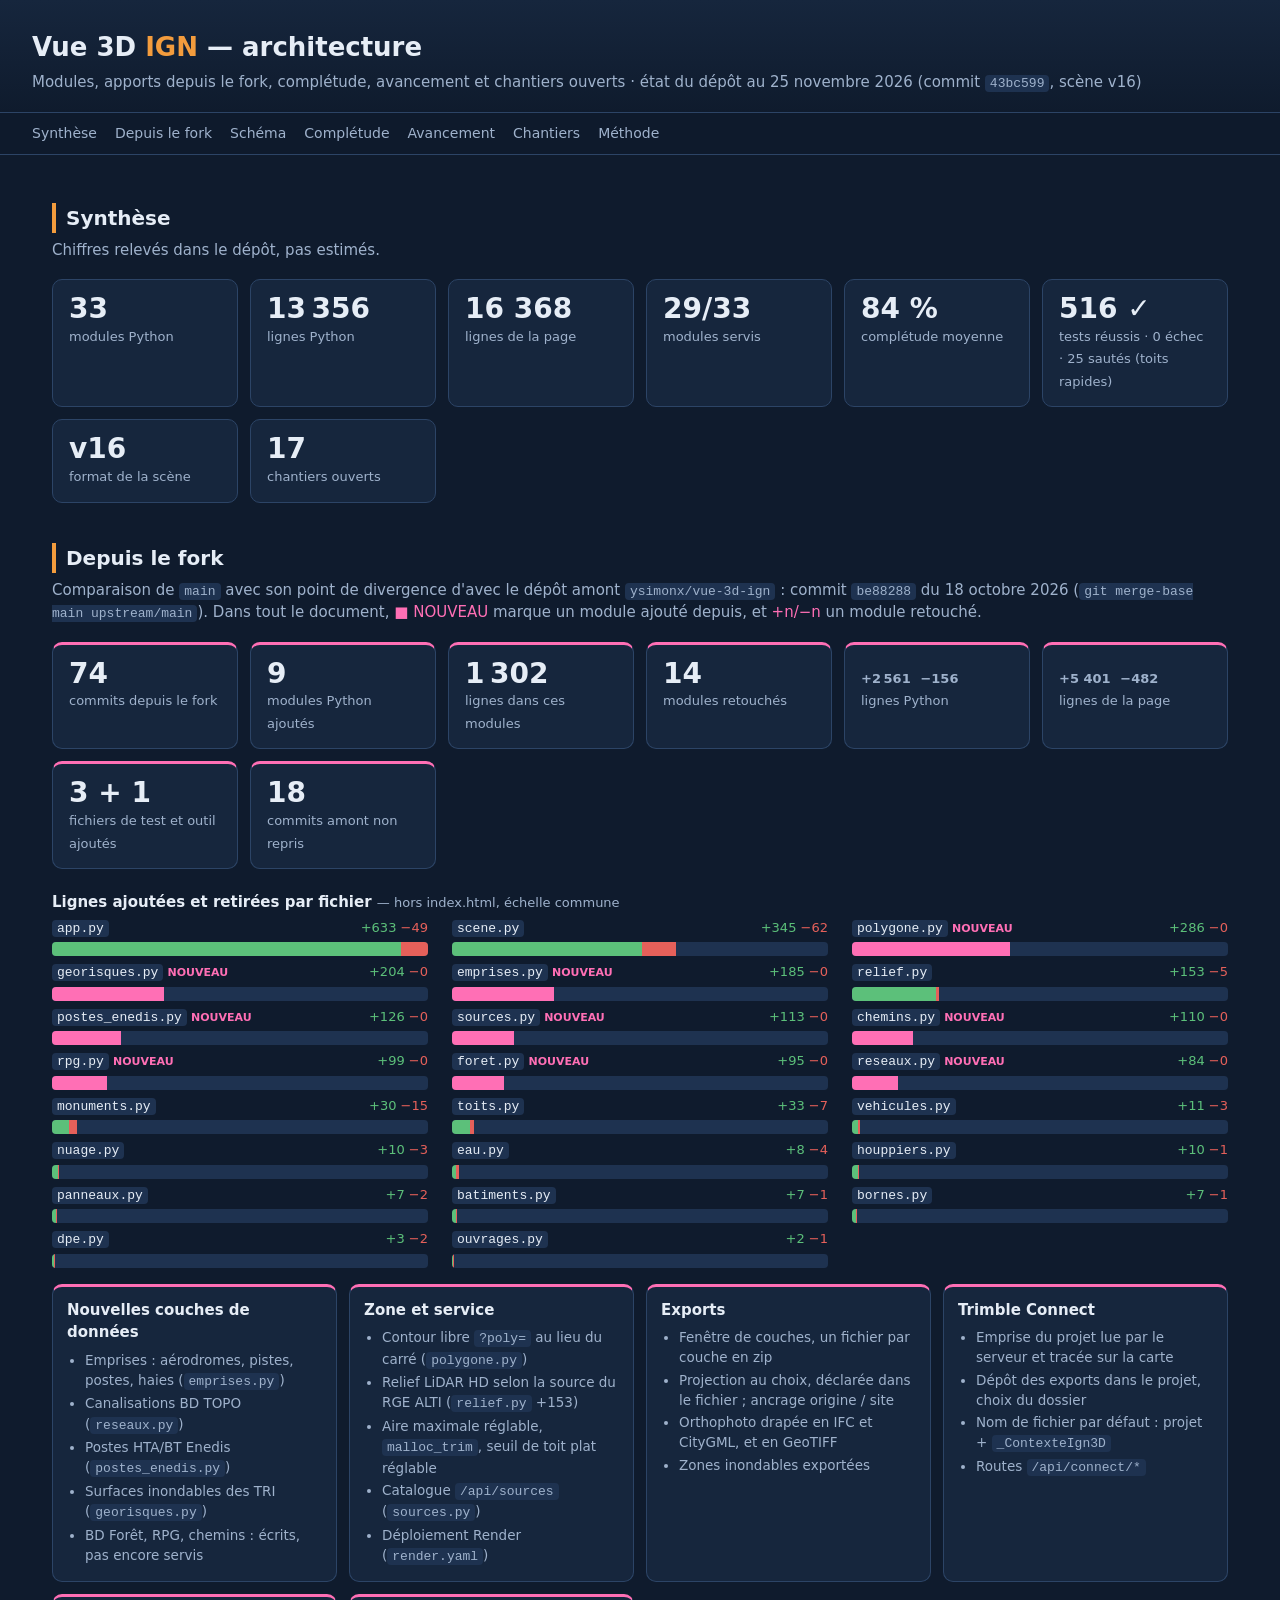
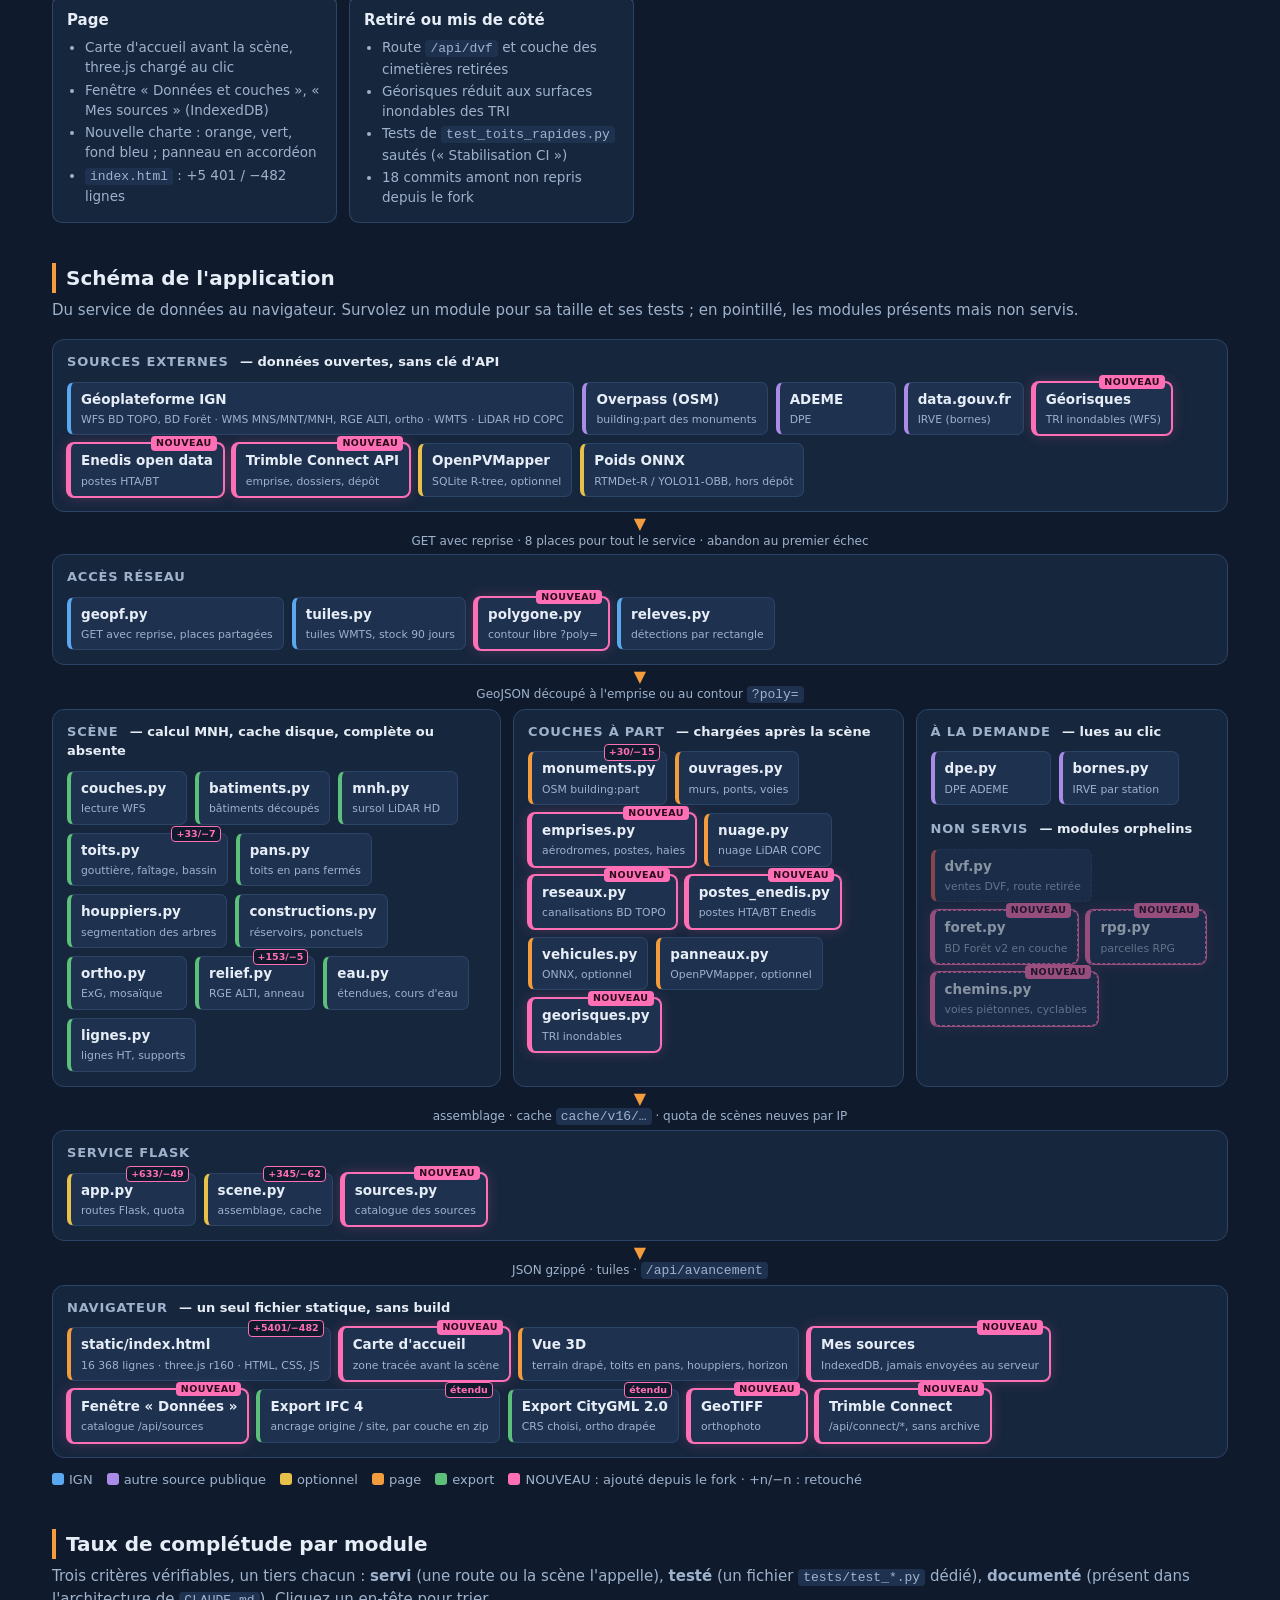
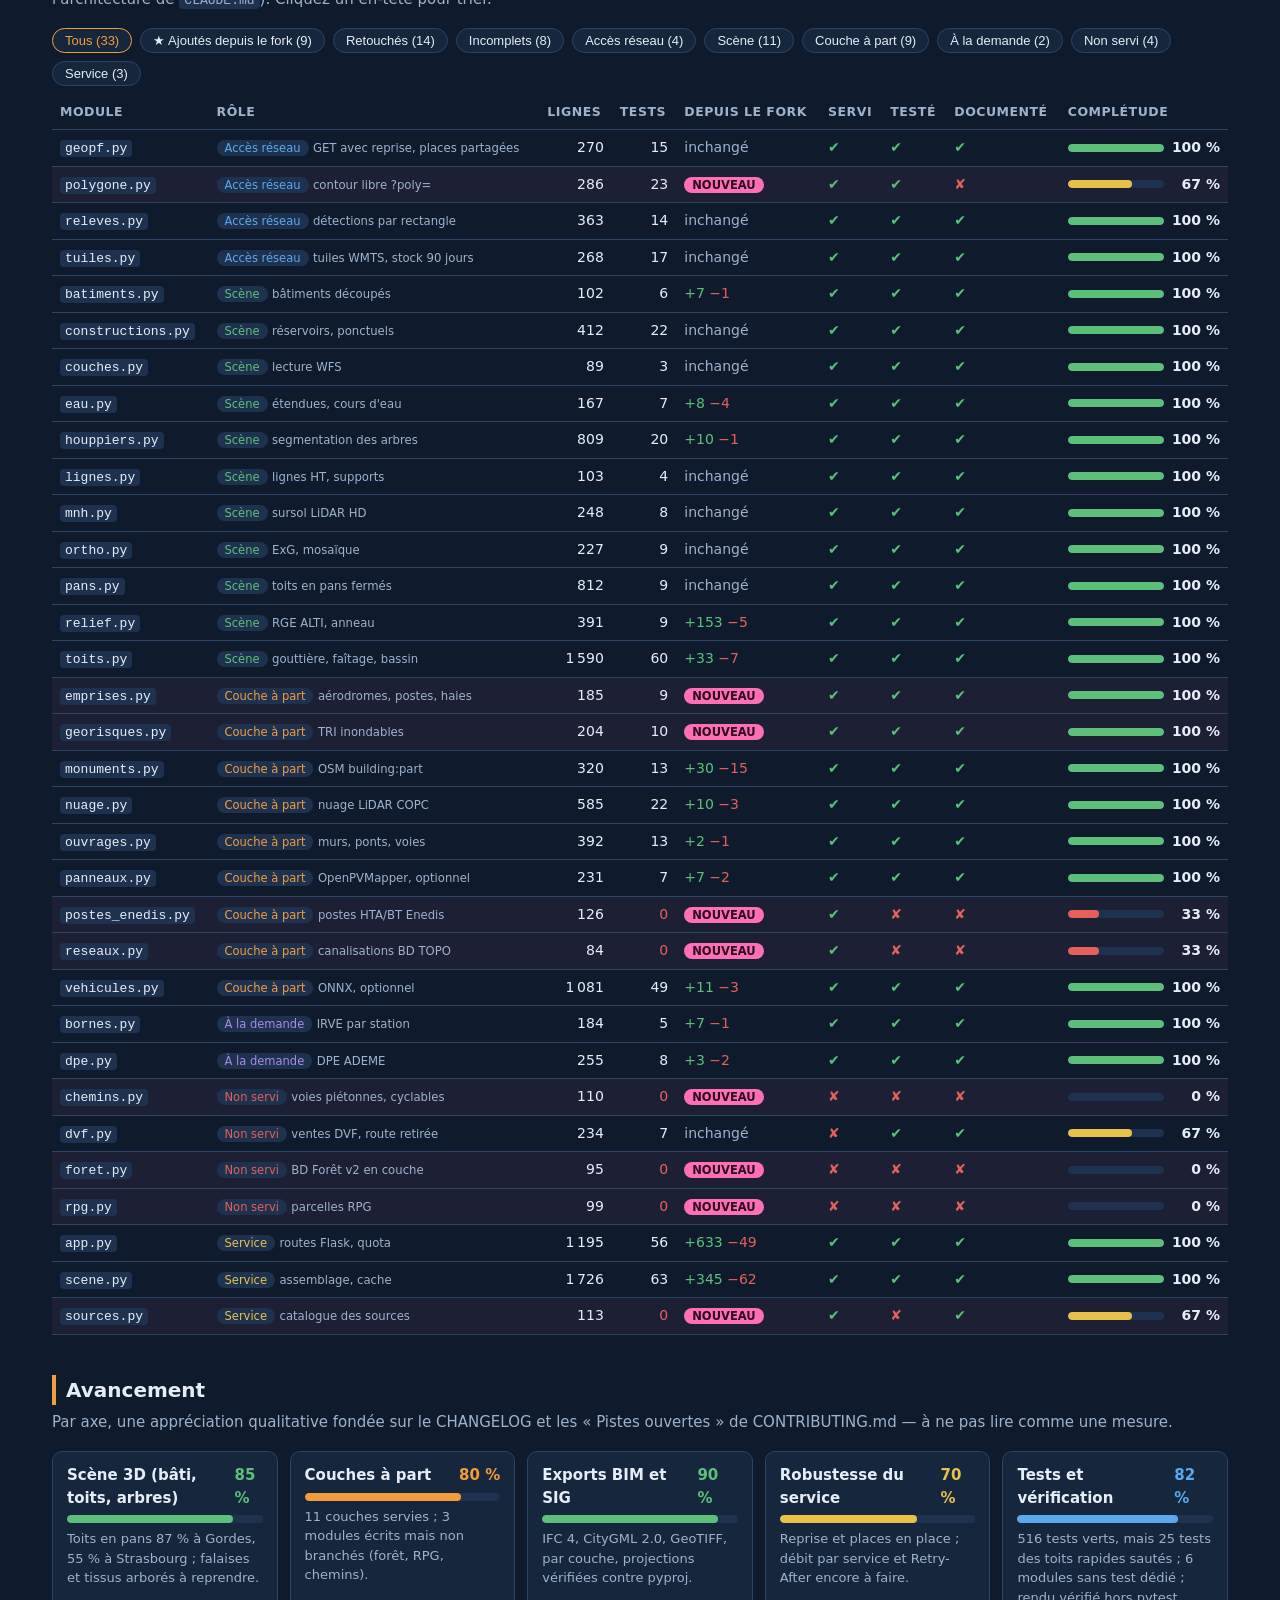
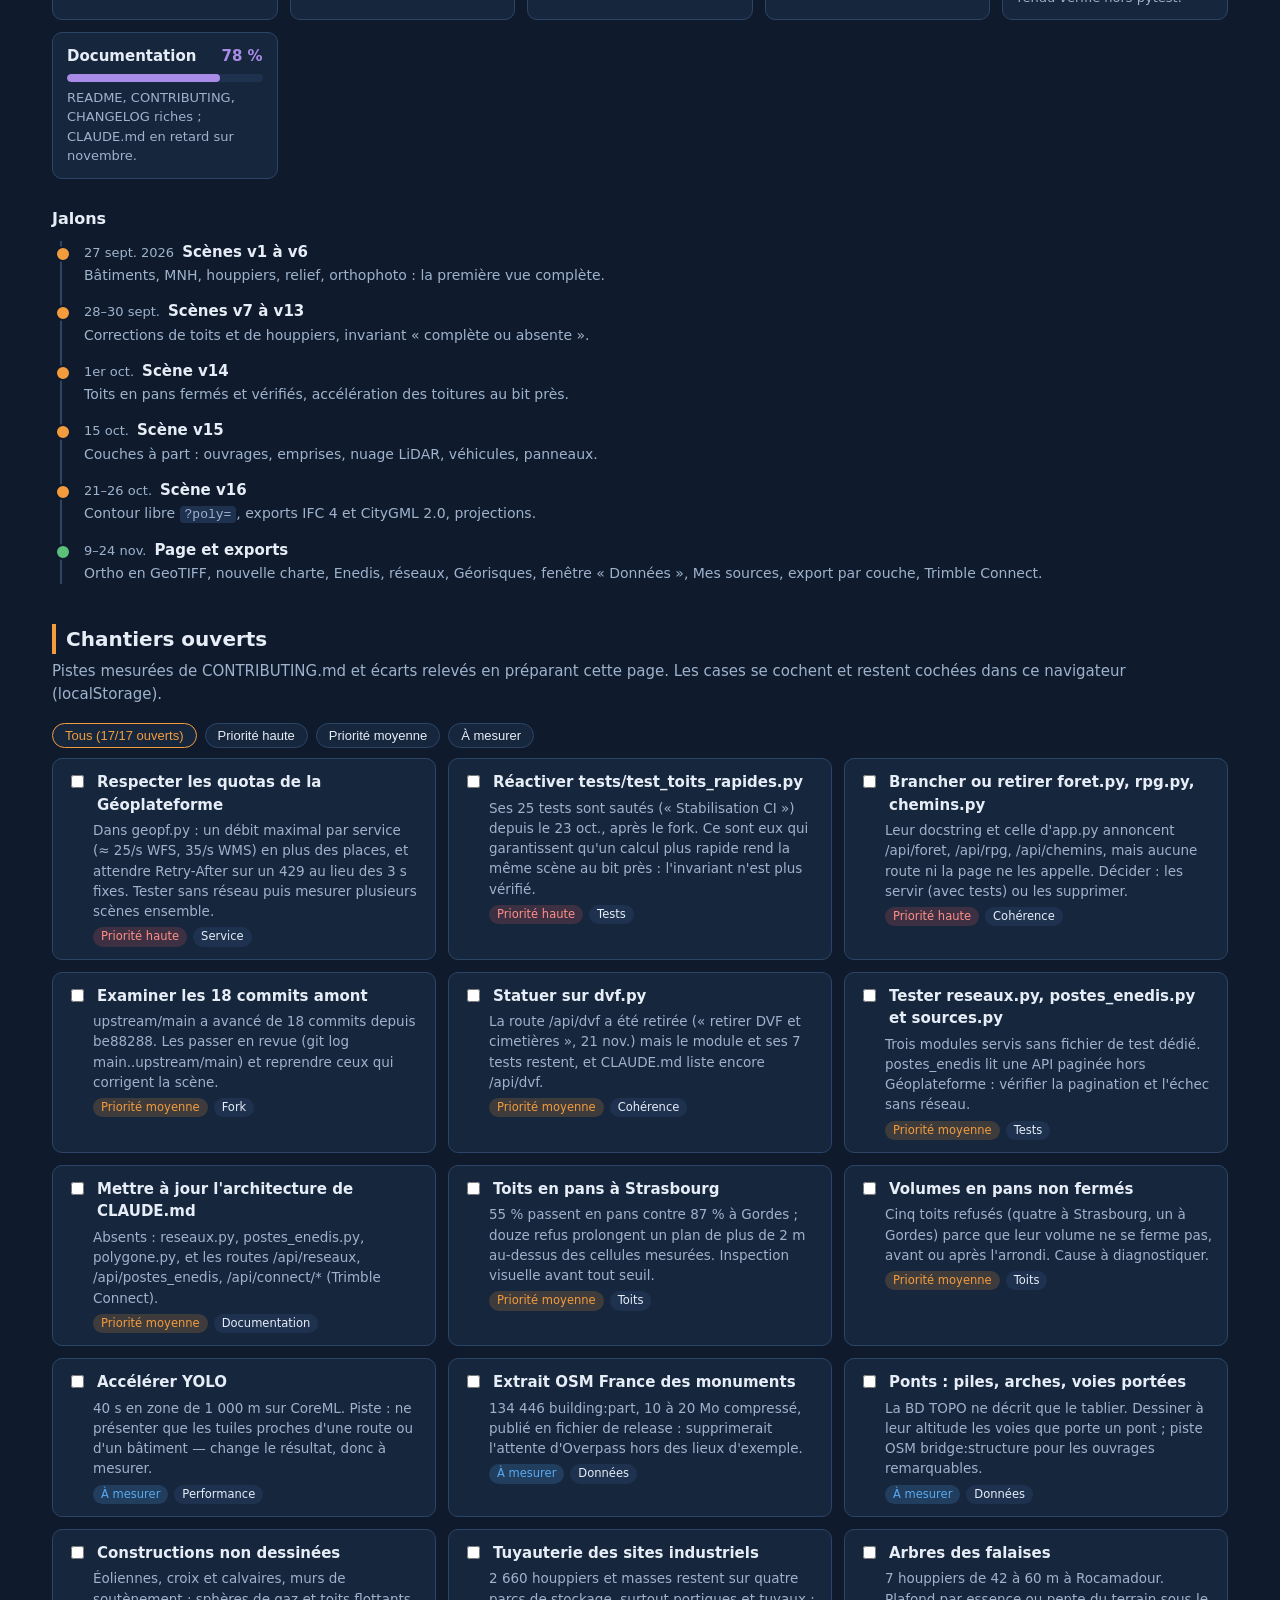
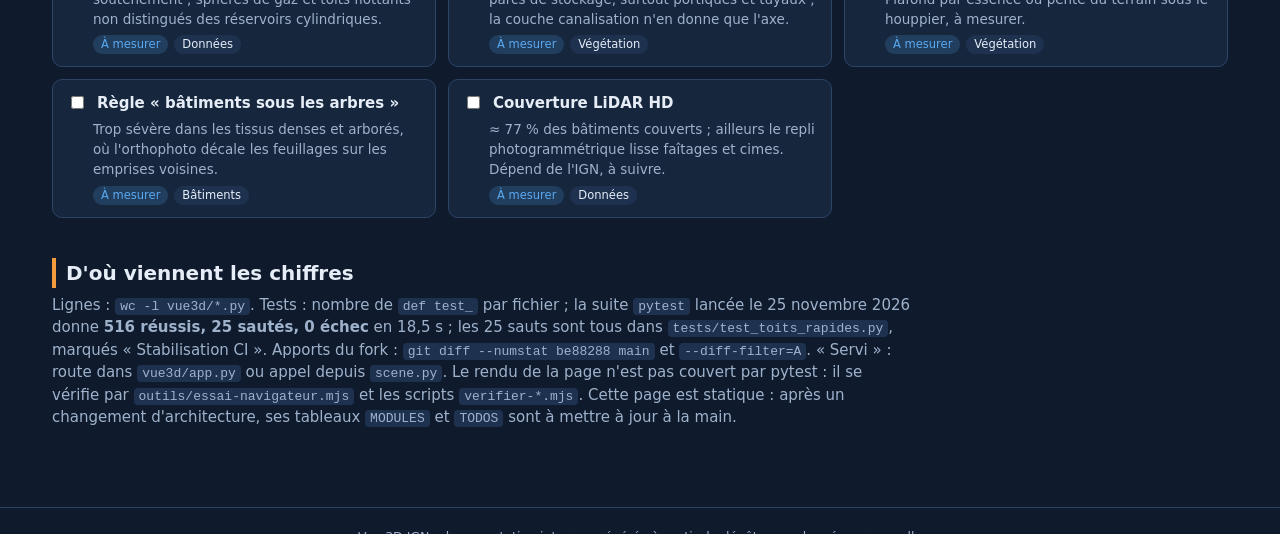
==== docs/architecture.html @ e2a5d1a7 "docs(architecture): page de l'architecture, de la complétude et des chantiers Une page HTML autonome" ====
<!doctype html>
<html lang="fr">
<head>
<meta charset="utf-8">
<meta name="viewport" content="width=device-width, initial-scale=1">
<title>Vue 3D IGN — architecture, complétude et chantiers</title>
<style>
  :root {
    --fond: #0f1b2d; --fond2: #16263d; --fond3: #1e3250; --trait: #2c4466;
    --texte: #e6edf6; --pale: #9fb2cc; --orange: #f39c3d; --vert: #5cc07a;
    --bleu: #5aa9f0; --rouge: #e5605a; --jaune: #e8c14a; --violet: #a98be8; --rose: #ff6fb5;
  }
  * { box-sizing: border-box; }
  body { margin: 0; background: var(--fond); color: var(--texte);
         font: 15px/1.5 system-ui, -apple-system, "Segoe UI", Roboto, sans-serif; }
  header { padding: 28px 32px 18px; border-bottom: 1px solid var(--trait);
           background: linear-gradient(180deg, var(--fond2), var(--fond)); }
  header h1 { margin: 0 0 4px; font-size: 26px; }
  header h1 span { color: var(--orange); }
  header p { margin: 0; color: var(--pale); }
  nav { display: flex; gap: 18px; padding: 10px 32px; position: sticky; top: 0; z-index: 5;
        background: rgba(15,27,45,.95); border-bottom: 1px solid var(--trait); }
  nav a { color: var(--pale); text-decoration: none; font-size: 14px; }
  nav a:hover { color: var(--orange); }
  main { max-width: 1240px; margin: 0 auto; padding: 8px 32px 60px; }
  h2 { margin: 40px 0 6px; font-size: 20px; border-left: 4px solid var(--orange); padding-left: 10px; }
  h2 + p.sous { margin: 0 0 18px; color: var(--pale); }
  code { background: var(--fond3); padding: 1px 5px; border-radius: 4px; font-size: 13px; }

  /* Indicateurs */
  .kpis { display: grid; grid-template-columns: repeat(auto-fit, minmax(170px, 1fr)); gap: 12px; }
  .kpi { background: var(--fond2); border: 1px solid var(--trait); border-radius: 10px; padding: 14px 16px; }
  .kpi b { display: block; font-size: 28px; line-height: 1.1; }
  .kpi span { color: var(--pale); font-size: 13px; }

  /* Schéma en couches */
  .etage { background: var(--fond2); border: 1px solid var(--trait); border-radius: 12px;
           padding: 12px 14px 14px; position: relative; }
  .etage > h3 { margin: 0 0 10px; font-size: 13px; letter-spacing: .06em; text-transform: uppercase; color: var(--pale); }
  .etage > h3 em { font-style: normal; color: var(--texte); text-transform: none; letter-spacing: 0; margin-left: 6px; }
  .boites { display: flex; flex-wrap: wrap; gap: 8px; }
  .boite { background: var(--fond3); border: 1px solid var(--trait); border-left: 4px solid var(--c, var(--bleu));
           border-radius: 7px; padding: 6px 10px; font-size: 13px; min-width: 120px; cursor: default; }
  .boite b { display: block; font-size: 13.5px; }
  .boite small { color: var(--pale); }
  .boite.off { opacity: .55; border-style: dashed; border-left-style: solid; }
  /* Apports depuis le fork */
  .boite { position: relative; }
  .boite.neuf { border-color: var(--rose); box-shadow: 0 0 0 1px var(--rose), 0 0 14px rgba(255,111,181,.25); }
  .boite.neuf::after { content: "NOUVEAU"; position: absolute; top: -8px; right: 6px; font-size: 9.5px;
                       font-weight: 700; letter-spacing: .05em; background: var(--rose); color: #2a0b1c;
                       padding: 0 5px; border-radius: 4px; }
  .boite.modif::after { content: attr(data-delta); position: absolute; top: -8px; right: 6px; font-size: 9.5px;
                        font-weight: 700; background: var(--fond); color: var(--rose); border: 1px solid var(--rose);
                        padding: 0 4px; border-radius: 4px; }
  .neuf-txt { color: var(--rose); }
  .fork-plus { color: var(--vert); } .fork-moins { color: var(--rouge); }
  .apports { display: grid; grid-template-columns: repeat(auto-fit, minmax(260px, 1fr)); gap: 12px; margin-top: 14px; }
  .apport { background: var(--fond2); border: 1px solid var(--trait); border-top: 3px solid var(--rose); border-radius: 10px; padding: 12px 14px; }
  .apport h4 { margin: 0 0 6px; font-size: 15px; }
  .apport ul { margin: 0; padding-left: 18px; color: var(--pale); font-size: 13.5px; }
  .apport li { margin: 2px 0; }
  .delta { display: flex; height: 14px; border-radius: 4px; overflow: hidden; background: var(--fond3); margin: 4px 0 2px; }
  .delta > div { height: 100%; }
  .fleche { text-align: center; color: var(--pale); font-size: 12px; margin: 4px 0; }
  .fleche::before { content: "▼"; display: block; color: var(--orange); font-size: 16px; line-height: 1; }
  .colonnes { display: grid; grid-template-columns: 1.15fr 1fr 0.8fr; gap: 12px; }
  @media (max-width: 900px) { .colonnes { grid-template-columns: 1fr; } }
  .legende { display: flex; flex-wrap: wrap; gap: 14px; margin-top: 12px; font-size: 13px; color: var(--pale); }
  .legende i { display: inline-block; width: 12px; height: 12px; border-radius: 3px; margin-right: 5px; vertical-align: -1px; }

  /* Tableau de complétude */
  .filtres { display: flex; gap: 8px; flex-wrap: wrap; margin-bottom: 10px; }
  .filtres button { background: var(--fond2); color: var(--texte); border: 1px solid var(--trait);
                    border-radius: 20px; padding: 4px 12px; cursor: pointer; font-size: 13px; }
  .filtres button.actif { border-color: var(--orange); color: var(--orange); }
  table { width: 100%; border-collapse: collapse; font-size: 14px; }
  th, td { padding: 7px 8px; border-bottom: 1px solid var(--trait); text-align: left; vertical-align: middle; }
  th { color: var(--pale); font-weight: 600; font-size: 12.5px; text-transform: uppercase; letter-spacing: .04em; cursor: pointer; user-select: none; }
  td.num { text-align: right; font-variant-numeric: tabular-nums; }
  .ok { color: var(--vert); } .ko { color: var(--rouge); } .mi { color: var(--jaune); }
  .barre { height: 8px; background: var(--fond3); border-radius: 5px; overflow: hidden; min-width: 90px; }
  .barre > div { height: 100%; border-radius: 5px; }
  .pastille { font-size: 11.5px; padding: 1px 8px; border-radius: 10px; background: var(--fond3); white-space: nowrap; }

  /* Avancement */
  .frise { position: relative; margin: 10px 0 0 8px; padding-left: 22px; border-left: 2px solid var(--trait); }
  .jalon { position: relative; margin-bottom: 14px; }
  .jalon::before { content: ""; position: absolute; left: -29px; top: 5px; width: 12px; height: 12px;
                   border-radius: 50%; background: var(--c, var(--orange)); border: 2px solid var(--fond); }
  .jalon time { color: var(--pale); font-size: 13px; margin-right: 8px; }
  .jalon b { color: var(--texte); }
  .jalon p { margin: 2px 0 0; color: var(--pale); font-size: 14px; }
  .chemin { display: grid; grid-template-columns: repeat(auto-fit, minmax(220px, 1fr)); gap: 12px; }
  .axe { background: var(--fond2); border: 1px solid var(--trait); border-radius: 10px; padding: 12px 14px; }
  .axe h4 { margin: 0 0 6px; font-size: 15px; display: flex; justify-content: space-between; }
  .axe p { margin: 6px 0 0; color: var(--pale); font-size: 13px; }

  /* Chantiers */
  .todos { display: grid; grid-template-columns: repeat(auto-fit, minmax(360px, 1fr)); gap: 12px; }
  .todo { background: var(--fond2); border: 1px solid var(--trait); border-radius: 10px; padding: 12px 14px; }
  .todo label { display: flex; gap: 10px; align-items: flex-start; cursor: pointer; }
  .todo input { margin-top: 4px; accent-color: var(--vert); }
  .todo.fait { opacity: .5; } .todo.fait .titre { text-decoration: line-through; }
  .todo .titre { font-weight: 600; }
  .todo p { margin: 4px 0 0 26px; color: var(--pale); font-size: 13.5px; }
  .todo .etiq { margin: 6px 0 0 26px; display: flex; gap: 6px; flex-wrap: wrap; }
  .p1 { background: rgba(229,96,90,.18); color: #ff8f88; }
  .p2 { background: rgba(243,156,61,.18); color: var(--orange); }
  .p3 { background: rgba(90,169,240,.18); color: var(--bleu); }
  footer { color: var(--pale); font-size: 12.5px; text-align: center; padding: 20px; border-top: 1px solid var(--trait); }
</style>
</head>
<body>
<header>
  <h1>Vue 3D <span>IGN</span> — architecture</h1>
  <p>Modules, apports depuis le fork, complétude, avancement et chantiers ouverts · état du dépôt au 25 novembre 2026 (commit <code>43bc599</code>, scène v16)</p>
</header>
<nav>
  <a href="#synthese">Synthèse</a><a href="#fork">Depuis le fork</a><a href="#schema">Schéma</a><a href="#completude">Complétude</a>
  <a href="#avancement">Avancement</a><a href="#todos">Chantiers</a><a href="#methode">Méthode</a>
</nav>
<main>

<!-- ───────────────────────── Synthèse ───────────────────────── -->
<h2 id="synthese">Synthèse</h2>
<p class="sous">Chiffres relevés dans le dépôt, pas estimés.</p>
<div class="kpis" id="kpis"></div>

<!-- ───────────────────────── Depuis le fork ───────────────────────── -->
<h2 id="fork">Depuis le fork</h2>
<p class="sous">Comparaison de <code>main</code> avec son point de divergence d'avec le dépôt amont
  <code>ysimonx/vue-3d-ign</code> : commit <code>be88288</code> du 18 octobre 2026 (<code>git merge-base main upstream/main</code>).
  Dans tout le document, <span class="neuf-txt">■ NOUVEAU</span> marque un module ajouté depuis, et <span class="neuf-txt">+n/−n</span> un module retouché.</p>
<div class="kpis" id="kpis-fork"></div>
<h3 style="margin:22px 0 4px;font-size:15px">Lignes ajoutées et retirées par fichier <span style="color:var(--pale);font-weight:400;font-size:13px">— hors index.html, échelle commune</span></h3>
<div id="deltas" style="display:grid;grid-template-columns:repeat(auto-fit,minmax(280px,1fr));gap:4px 24px;font-size:13px"></div>
<div class="apports">
  <div class="apport"><h4>Nouvelles couches de données</h4><ul>
    <li>Emprises : aérodromes, pistes, postes, haies (<code>emprises.py</code>)</li>
    <li>Canalisations BD TOPO (<code>reseaux.py</code>)</li>
    <li>Postes HTA/BT Enedis (<code>postes_enedis.py</code>)</li>
    <li>Surfaces inondables des TRI (<code>georisques.py</code>)</li>
    <li>BD Forêt, RPG, chemins : écrits, pas encore servis</li></ul></div>
  <div class="apport"><h4>Zone et service</h4><ul>
    <li>Contour libre <code>?poly=</code> au lieu du carré (<code>polygone.py</code>)</li>
    <li>Relief LiDAR HD selon la source du RGE ALTI (<code>relief.py</code> +153)</li>
    <li>Aire maximale réglable, <code>malloc_trim</code>, seuil de toit plat réglable</li>
    <li>Catalogue <code>/api/sources</code> (<code>sources.py</code>)</li>
    <li>Déploiement Render (<code>render.yaml</code>)</li></ul></div>
  <div class="apport"><h4>Exports</h4><ul>
    <li>Fenêtre de couches, un fichier par couche en zip</li>
    <li>Projection au choix, déclarée dans le fichier ; ancrage origine / site</li>
    <li>Orthophoto drapée en IFC et CityGML, et en GeoTIFF</li>
    <li>Zones inondables exportées</li></ul></div>
  <div class="apport"><h4>Trimble Connect</h4><ul>
    <li>Emprise du projet lue par le serveur et tracée sur la carte</li>
    <li>Dépôt des exports dans le projet, choix du dossier</li>
    <li>Nom de fichier par défaut : projet + <code>_ContexteIgn3D</code></li>
    <li>Routes <code>/api/connect/*</code></li></ul></div>
  <div class="apport"><h4>Page</h4><ul>
    <li>Carte d'accueil avant la scène, three.js chargé au clic</li>
    <li>Fenêtre « Données et couches », « Mes sources » (IndexedDB)</li>
    <li>Nouvelle charte : orange, vert, fond bleu ; panneau en accordéon</li>
    <li><code>index.html</code> : +5 401 / −482 lignes</li></ul></div>
  <div class="apport"><h4>Retiré ou mis de côté</h4><ul>
    <li>Route <code>/api/dvf</code> et couche des cimetières retirées</li>
    <li>Géorisques réduit aux surfaces inondables des TRI</li>
    <li>Tests de <code>test_toits_rapides.py</code> sautés (« Stabilisation CI »)</li>
    <li>18 commits amont non repris depuis le fork</li></ul></div>
</div>

<!-- ───────────────────────── Schéma ───────────────────────── -->
<h2 id="schema">Schéma de l'application</h2>
<p class="sous">Du service de données au navigateur. Survolez un module pour sa taille et ses tests ; en pointillé, les modules présents mais non servis.</p>

<div class="etage">
  <h3>Sources externes <em>— données ouvertes, sans clé d'API</em></h3>
  <div class="boites">
    <div class="boite" style="--c:var(--bleu)"><b>Géoplateforme IGN</b><small>WFS BD TOPO, BD Forêt · WMS MNS/MNT/MNH, RGE ALTI, ortho · WMTS · LiDAR HD COPC</small></div>
    <div class="boite" style="--c:var(--violet)"><b>Overpass (OSM)</b><small>building:part des monuments</small></div>
    <div class="boite" style="--c:var(--violet)"><b>ADEME</b><small>DPE</small></div>
    <div class="boite" style="--c:var(--violet)"><b>data.gouv.fr</b><small>IRVE (bornes)</small></div>
    <div class="boite neuf" style="--c:var(--violet)"><b>Géorisques</b><small>TRI inondables (WFS)</small></div>
    <div class="boite neuf" style="--c:var(--violet)"><b>Enedis open data</b><small>postes HTA/BT</small></div>
    <div class="boite neuf" style="--c:var(--violet)"><b>Trimble Connect API</b><small>emprise, dossiers, dépôt</small></div>
    <div class="boite" style="--c:var(--jaune)"><b>OpenPVMapper</b><small>SQLite R-tree, optionnel</small></div>
    <div class="boite" style="--c:var(--jaune)"><b>Poids ONNX</b><small>RTMDet-R / YOLO11-OBB, hors dépôt</small></div>
  </div>
</div>
<div class="fleche">GET avec reprise · 8 places pour tout le service · abandon au premier échec</div>
<div class="etage">
  <h3>Accès réseau</h3>
  <div class="boites" data-groupe="acces"></div>
</div>
<div class="fleche">GeoJSON découpé à l'emprise ou au contour <code>?poly=</code></div>

<div class="colonnes">
  <div class="etage">
    <h3>Scène <em>— calcul MNH, cache disque, complète ou absente</em></h3>
    <div class="boites" data-groupe="scene"></div>
  </div>
  <div class="etage">
    <h3>Couches à part <em>— chargées après la scène</em></h3>
    <div class="boites" data-groupe="couche"></div>
  </div>
  <div class="etage">
    <h3>À la demande <em>— lues au clic</em></h3>
    <div class="boites" data-groupe="clic"></div>
    <h3 style="margin-top:14px">Non servis <em>— modules orphelins</em></h3>
    <div class="boites" data-groupe="orphelin"></div>
  </div>
</div>
<div class="fleche">assemblage · cache <code>cache/v16/…</code> · quota de scènes neuves par IP</div>
<div class="etage">
  <h3>Service Flask</h3>
  <div class="boites" data-groupe="service"></div>
</div>
<div class="fleche">JSON gzippé · tuiles · <code>/api/avancement</code></div>
<div class="etage">
  <h3>Navigateur <em>— un seul fichier statique, sans build</em></h3>
  <div class="boites">
    <div class="boite modif" data-delta="+5401/−482" style="--c:var(--orange)"><b>static/index.html</b><small>16 368 lignes · three.js r160 · HTML, CSS, JS</small></div>
    <div class="boite neuf" style="--c:var(--orange)"><b>Carte d'accueil</b><small>zone tracée avant la scène</small></div>
    <div class="boite" style="--c:var(--orange)"><b>Vue 3D</b><small>terrain drapé, toits en pans, houppiers, horizon</small></div>
    <div class="boite neuf" style="--c:var(--orange)"><b>Mes sources</b><small>IndexedDB, jamais envoyées au serveur</small></div>
    <div class="boite neuf" style="--c:var(--orange)"><b>Fenêtre « Données »</b><small>catalogue /api/sources</small></div>
    <div class="boite modif" data-delta="étendu" style="--c:var(--vert)"><b>Export IFC 4</b><small>ancrage origine / site, par couche en zip</small></div>
    <div class="boite modif" data-delta="étendu" style="--c:var(--vert)"><b>Export CityGML 2.0</b><small>CRS choisi, ortho drapée</small></div>
    <div class="boite neuf" style="--c:var(--vert)"><b>GeoTIFF</b><small>orthophoto</small></div>
    <div class="boite neuf" style="--c:var(--vert)"><b>Trimble Connect</b><small>/api/connect/*, sans archive</small></div>
  </div>
</div>
<div class="legende">
  <span><i style="background:var(--bleu)"></i>IGN</span>
  <span><i style="background:var(--violet)"></i>autre source publique</span>
  <span><i style="background:var(--jaune)"></i>optionnel</span>
  <span><i style="background:var(--orange)"></i>page</span>
  <span><i style="background:var(--vert)"></i>export</span>
  <span><i style="background:var(--rose)"></i>NOUVEAU : ajouté depuis le fork · +n/−n : retouché</span>
</div>

<!-- ───────────────────────── Complétude ───────────────────────── -->
<h2 id="completude">Taux de complétude par module</h2>
<p class="sous">Trois critères vérifiables, un tiers chacun : <b>servi</b> (une route ou la scène l'appelle), <b>testé</b> (un fichier <code>tests/test_*.py</code> dédié), <b>documenté</b> (présent dans l'architecture de <code>CLAUDE.md</code>). Cliquez un en-tête pour trier.</p>
<div class="filtres" id="filtres"></div>
<table id="table">
  <thead><tr>
    <th data-cle="nom">Module</th><th data-cle="groupe">Rôle</th><th data-cle="lignes" class="num">Lignes</th>
    <th data-cle="tests" class="num">Tests</th><th data-cle="forkTri">Depuis le fork</th><th>Servi</th><th>Testé</th><th>Documenté</th><th data-cle="score">Complétude</th>
  </tr></thead>
  <tbody></tbody>
</table>

<!-- ───────────────────────── Avancement ───────────────────────── -->
<h2 id="avancement">Avancement</h2>
<p class="sous">Par axe, une appréciation qualitative fondée sur le CHANGELOG et les « Pistes ouvertes » de CONTRIBUTING.md — à ne pas lire comme une mesure.</p>
<div class="chemin" id="axes"></div>

<h3 style="margin:28px 0 8px;font-size:16px">Jalons</h3>
<div class="frise">
  <div class="jalon"><time>27 sept. 2026</time><b>Scènes v1 à v6</b><p>Bâtiments, MNH, houppiers, relief, orthophoto : la première vue complète.</p></div>
  <div class="jalon"><time>28–30 sept.</time><b>Scènes v7 à v13</b><p>Corrections de toits et de houppiers, invariant « complète ou absente ».</p></div>
  <div class="jalon"><time>1er oct.</time><b>Scène v14</b><p>Toits en pans fermés et vérifiés, accélération des toitures au bit près.</p></div>
  <div class="jalon"><time>15 oct.</time><b>Scène v15</b><p>Couches à part : ouvrages, emprises, nuage LiDAR, véhicules, panneaux.</p></div>
  <div class="jalon"><time>21–26 oct.</time><b>Scène v16</b><p>Contour libre <code>?poly=</code>, exports IFC 4 et CityGML 2.0, projections.</p></div>
  <div class="jalon" style="--c:var(--vert)"><time>9–24 nov.</time><b>Page et exports</b><p>Ortho en GeoTIFF, nouvelle charte, Enedis, réseaux, Géorisques, fenêtre « Données », Mes sources, export par couche, Trimble Connect.</p></div>
</div>

<!-- ───────────────────────── Chantiers ───────────────────────── -->
<h2 id="todos">Chantiers ouverts</h2>
<p class="sous">Pistes mesurées de CONTRIBUTING.md et écarts relevés en préparant cette page. Les cases se cochent et restent cochées dans ce navigateur (localStorage).</p>
<div class="filtres" id="filtres-todo"></div>
<div class="todos" id="liste-todos"></div>

<!-- ───────────────────────── Méthode ───────────────────────── -->
<h2 id="methode">D'où viennent les chiffres</h2>
<p class="sous" style="max-width:860px">
  Lignes : <code>wc -l vue3d/*.py</code>. Tests : nombre de <code>def test_</code> par fichier ; la suite
  <code>pytest</code> lancée le 25 novembre 2026 donne <b>516 réussis, 25 sautés, 0 échec</b> en 18,5 s ; les 25 sauts
  sont tous dans <code>tests/test_toits_rapides.py</code>, marqués « Stabilisation CI ». Apports du fork :
  <code>git diff --numstat be88288 main</code> et <code>--diff-filter=A</code>. « Servi » : route dans <code>vue3d/app.py</code> ou appel depuis
  <code>scene.py</code>. Le rendu de la page n'est pas couvert par pytest : il se vérifie par
  <code>outils/essai-navigateur.mjs</code> et les scripts <code>verifier-*.mjs</code>. Cette page est statique :
  après un changement d'architecture, ses tableaux <code>MODULES</code> et <code>TODOS</code> sont à mettre à jour à la main.
</p>
</main>
<footer>Vue 3D IGN · documentation interne · générée à partir du dépôt, sans donnée personnelle</footer>

<script>
// groupe : acces | scene | couche | clic | orphelin | service
// servi / doc : true, false ; tests : nombre de def test_ du fichier dédié (0 = aucun)
const MODULES = [
  { nom: 'geopf.py',        groupe: 'acces',   lignes: 270,  tests: 15, servi: true,  doc: true,  role: 'GET avec reprise, places partagées' },
  { nom: 'tuiles.py',       groupe: 'acces',   lignes: 268,  tests: 17, servi: true,  doc: true,  role: 'tuiles WMTS, stock 90 jours' },
  { nom: 'polygone.py',     groupe: 'acces',   lignes: 286,  tests: 23, servi: true,  doc: false, role: 'contour libre ?poly=' },
  { nom: 'releves.py',      groupe: 'acces',   lignes: 363,  tests: 14, servi: true,  doc: true,  role: 'détections par rectangle' },

  { nom: 'couches.py',      groupe: 'scene',   lignes: 89,   tests: 3,  servi: true,  doc: true,  role: 'lecture WFS' },
  { nom: 'batiments.py',    groupe: 'scene',   lignes: 102,  tests: 6,  servi: true,  doc: true,  role: 'bâtiments découpés' },
  { nom: 'mnh.py',          groupe: 'scene',   lignes: 248,  tests: 8,  servi: true,  doc: true,  role: 'sursol LiDAR HD' },
  { nom: 'toits.py',        groupe: 'scene',   lignes: 1590, tests: 60, servi: true,  doc: true,  role: 'gouttière, faîtage, bassin' },
  { nom: 'pans.py',         groupe: 'scene',   lignes: 812,  tests: 9,  servi: true,  doc: true,  role: 'toits en pans fermés' },
  { nom: 'houppiers.py',    groupe: 'scene',   lignes: 809,  tests: 20, servi: true,  doc: true,  role: 'segmentation des arbres' },
  { nom: 'constructions.py',groupe: 'scene',   lignes: 412,  tests: 22, servi: true,  doc: true,  role: 'réservoirs, ponctuels' },
  { nom: 'ortho.py',        groupe: 'scene',   lignes: 227,  tests: 9,  servi: true,  doc: true,  role: 'ExG, mosaïque' },
  { nom: 'relief.py',       groupe: 'scene',   lignes: 391,  tests: 9,  servi: true,  doc: true,  role: 'RGE ALTI, anneau' },
  { nom: 'eau.py',          groupe: 'scene',   lignes: 167,  tests: 7,  servi: true,  doc: true,  role: 'étendues, cours d\'eau' },
  { nom: 'lignes.py',       groupe: 'scene',   lignes: 103,  tests: 4,  servi: true,  doc: true,  role: 'lignes HT, supports' },

  { nom: 'monuments.py',    groupe: 'couche',  lignes: 320,  tests: 13, servi: true,  doc: true,  role: 'OSM building:part' },
  { nom: 'ouvrages.py',     groupe: 'couche',  lignes: 392,  tests: 13, servi: true,  doc: true,  role: 'murs, ponts, voies' },
  { nom: 'emprises.py',     groupe: 'couche',  lignes: 185,  tests: 9,  servi: true,  doc: true,  role: 'aérodromes, postes, haies' },
  { nom: 'nuage.py',        groupe: 'couche',  lignes: 585,  tests: 22, servi: true,  doc: true,  role: 'nuage LiDAR COPC' },
  { nom: 'reseaux.py',      groupe: 'couche',  lignes: 84,   tests: 0,  servi: true,  doc: false, role: 'canalisations BD TOPO' },
  { nom: 'postes_enedis.py',groupe: 'couche',  lignes: 126,  tests: 0,  servi: true,  doc: false, role: 'postes HTA/BT Enedis' },
  { nom: 'vehicules.py',    groupe: 'couche',  lignes: 1081, tests: 49, servi: true,  doc: true,  role: 'ONNX, optionnel' },
  { nom: 'panneaux.py',     groupe: 'couche',  lignes: 231,  tests: 7,  servi: true,  doc: true,  role: 'OpenPVMapper, optionnel' },
  { nom: 'georisques.py',   groupe: 'couche',  lignes: 204,  tests: 10, servi: true,  doc: true,  role: 'TRI inondables' },

  { nom: 'dpe.py',          groupe: 'clic',    lignes: 255,  tests: 8,  servi: true,  doc: true,  role: 'DPE ADEME' },
  { nom: 'bornes.py',       groupe: 'clic',    lignes: 184,  tests: 5,  servi: true,  doc: true,  role: 'IRVE par station' },

  { nom: 'dvf.py',          groupe: 'orphelin',lignes: 234,  tests: 7,  servi: false, doc: true,  role: 'ventes DVF, route retirée' },
  { nom: 'foret.py',        groupe: 'orphelin',lignes: 95,   tests: 0,  servi: false, doc: false, role: 'BD Forêt v2 en couche' },
  { nom: 'rpg.py',          groupe: 'orphelin',lignes: 99,   tests: 0,  servi: false, doc: false, role: 'parcelles RPG' },
  { nom: 'chemins.py',      groupe: 'orphelin',lignes: 110,  tests: 0,  servi: false, doc: false, role: 'voies piétonnes, cyclables' },

  { nom: 'app.py',          groupe: 'service', lignes: 1195, tests: 56, servi: true,  doc: true,  role: 'routes Flask, quota' },
  { nom: 'scene.py',        groupe: 'service', lignes: 1726, tests: 63, servi: true,  doc: true,  role: 'assemblage, cache' },
  { nom: 'sources.py',      groupe: 'service', lignes: 113,  tests: 0,  servi: true,  doc: true,  role: 'catalogue des sources' },
];

// git diff --numstat be88288 main -- vue3d : [lignes ajoutées, lignes retirées].
// Absent = inchangé depuis le fork. NOUVEAUX = fichiers créés depuis (--diff-filter=A).
const FORK = {
  'app.py': [633, 49], 'batiments.py': [7, 1], 'bornes.py': [7, 1], 'chemins.py': [110, 0],
  'dpe.py': [3, 2], 'eau.py': [8, 4], 'emprises.py': [185, 0], 'foret.py': [95, 0],
  'georisques.py': [204, 0], 'houppiers.py': [10, 1], 'monuments.py': [30, 15], 'nuage.py': [10, 3],
  'ouvrages.py': [2, 1], 'panneaux.py': [7, 2], 'polygone.py': [286, 0], 'postes_enedis.py': [126, 0],
  'relief.py': [153, 5], 'reseaux.py': [84, 0], 'rpg.py': [99, 0], 'scene.py': [345, 62],
  'sources.py': [113, 0], 'toits.py': [33, 7], 'vehicules.py': [11, 3],
};
const NOUVEAUX = new Set(['chemins.py', 'emprises.py', 'foret.py', 'georisques.py', 'polygone.py',
                          'postes_enedis.py', 'reseaux.py', 'rpg.py', 'sources.py']);
MODULES.forEach(m => {
  m.nouveau = NOUVEAUX.has(m.nom);
  m.fork = FORK[m.nom] || [0, 0];
  // Tri : nouveaux d'abord, puis par volume de changement.
  m.forkTri = (m.nouveau ? 1e6 : 0) + m.fork[0] + m.fork[1];
});

const GROUPES = {
  acces: 'Accès réseau', scene: 'Scène', couche: 'Couche à part',
  clic: 'À la demande', orphelin: 'Non servi', service: 'Service',
};
const COULEUR_GROUPE = {
  acces: 'var(--bleu)', scene: 'var(--vert)', couche: 'var(--orange)',
  clic: 'var(--violet)', orphelin: 'var(--rouge)', service: 'var(--jaune)',
};

const TODOS = [
  { id: 'quota', p: 1, axe: 'Service', titre: 'Respecter les quotas de la Géoplateforme',
    texte: 'Dans geopf.py : un débit maximal par service (≈ 25/s WFS, 35/s WMS) en plus des places, et attendre Retry-After sur un 429 au lieu des 3 s fixes. Tester sans réseau puis mesurer plusieurs scènes ensemble.' },
  { id: 'toits-rapides', p: 1, axe: 'Tests', titre: 'Réactiver tests/test_toits_rapides.py',
    texte: 'Ses 25 tests sont sautés (« Stabilisation CI ») depuis le 23 oct., après le fork. Ce sont eux qui garantissent qu\'un calcul plus rapide rend la même scène au bit près : l\'invariant n\'est plus vérifié.' },
  { id: 'amont', p: 2, axe: 'Fork', titre: 'Examiner les 18 commits amont',
    texte: 'upstream/main a avancé de 18 commits depuis be88288. Les passer en revue (git log main..upstream/main) et reprendre ceux qui corrigent la scène.' },
  { id: 'orphelins', p: 1, axe: 'Cohérence', titre: 'Brancher ou retirer foret.py, rpg.py, chemins.py',
    texte: 'Leur docstring et celle d\'app.py annoncent /api/foret, /api/rpg, /api/chemins, mais aucune route ni la page ne les appelle. Décider : les servir (avec tests) ou les supprimer.' },
  { id: 'dvf', p: 2, axe: 'Cohérence', titre: 'Statuer sur dvf.py',
    texte: 'La route /api/dvf a été retirée (« retirer DVF et cimetières », 21 nov.) mais le module et ses 7 tests restent, et CLAUDE.md liste encore /api/dvf.' },
  { id: 'tests-couches', p: 2, axe: 'Tests', titre: 'Tester reseaux.py, postes_enedis.py et sources.py',
    texte: 'Trois modules servis sans fichier de test dédié. postes_enedis lit une API paginée hors Géoplateforme : vérifier la pagination et l\'échec sans réseau.' },
  { id: 'doc', p: 2, axe: 'Documentation', titre: 'Mettre à jour l\'architecture de CLAUDE.md',
    texte: 'Absents : reseaux.py, postes_enedis.py, polygone.py, et les routes /api/reseaux, /api/postes_enedis, /api/connect/* (Trimble Connect).' },
  { id: 'strasbourg', p: 2, axe: 'Toits', titre: 'Toits en pans à Strasbourg',
    texte: '55 % passent en pans contre 87 % à Gordes ; douze refus prolongent un plan de plus de 2 m au-dessus des cellules mesurées. Inspection visuelle avant tout seuil.' },
  { id: 'fermes', p: 2, axe: 'Toits', titre: 'Volumes en pans non fermés',
    texte: 'Cinq toits refusés (quatre à Strasbourg, un à Gordes) parce que leur volume ne se ferme pas, avant ou après l\'arrondi. Cause à diagnostiquer.' },
  { id: 'yolo', p: 3, axe: 'Performance', titre: 'Accélérer YOLO',
    texte: '40 s en zone de 1 000 m sur CoreML. Piste : ne présenter que les tuiles proches d\'une route ou d\'un bâtiment — change le résultat, donc à mesurer.' },
  { id: 'osm', p: 3, axe: 'Données', titre: 'Extrait OSM France des monuments',
    texte: '134 446 building:part, 10 à 20 Mo compressé, publié en fichier de release : supprimerait l\'attente d\'Overpass hors des lieux d\'exemple.' },
  { id: 'ponts', p: 3, axe: 'Données', titre: 'Ponts : piles, arches, voies portées',
    texte: 'La BD TOPO ne décrit que le tablier. Dessiner à leur altitude les voies que porte un pont ; piste OSM bridge:structure pour les ouvrages remarquables.' },
  { id: 'constructions', p: 3, axe: 'Données', titre: 'Constructions non dessinées',
    texte: 'Éoliennes, croix et calvaires, murs de soutènement ; sphères de gaz et toits flottants non distingués des réservoirs cylindriques.' },
  { id: 'tuyauterie', p: 3, axe: 'Végétation', titre: 'Tuyauterie des sites industriels',
    texte: '2 660 houppiers et masses restent sur quatre parcs de stockage, surtout portiques et tuyaux ; la couche canalisation n\'en donne que l\'axe.' },
  { id: 'falaises', p: 3, axe: 'Végétation', titre: 'Arbres des falaises',
    texte: '7 houppiers de 42 à 60 m à Rocamadour. Plafond par essence ou pente du terrain sous le houppier, à mesurer.' },
  { id: 'sous-arbres', p: 3, axe: 'Bâtiments', titre: 'Règle « bâtiments sous les arbres »',
    texte: 'Trop sévère dans les tissus denses et arborés, où l\'orthophoto décale les feuillages sur les emprises voisines.' },
  { id: 'lidar', p: 3, axe: 'Données', titre: 'Couverture LiDAR HD',
    texte: '≈ 77 % des bâtiments couverts ; ailleurs le repli photogrammétrique lisse faîtages et cimes. Dépend de l\'IGN, à suivre.' },
];

const AXES = [
  { nom: 'Scène 3D (bâti, toits, arbres)', pct: 85, coul: 'var(--vert)',  note: 'Toits en pans 87 % à Gordes, 55 % à Strasbourg ; falaises et tissus arborés à reprendre.' },
  { nom: 'Couches à part',                 pct: 80, coul: 'var(--orange)',note: '11 couches servies ; 3 modules écrits mais non branchés (forêt, RPG, chemins).' },
  { nom: 'Exports BIM et SIG',             pct: 90, coul: 'var(--vert)',  note: 'IFC 4, CityGML 2.0, GeoTIFF, par couche, projections vérifiées contre pyproj.' },
  { nom: 'Robustesse du service',          pct: 70, coul: 'var(--jaune)', note: 'Reprise et places en place ; débit par service et Retry-After encore à faire.' },
  { nom: 'Tests et vérification',          pct: 82, coul: 'var(--bleu)',  note: '516 tests verts, mais 25 tests des toits rapides sautés ; 6 modules sans test dédié ; rendu vérifié hors pytest.' },
  { nom: 'Documentation',                  pct: 78, coul: 'var(--violet)',note: 'README, CONTRIBUTING, CHANGELOG riches ; CLAUDE.md en retard sur novembre.' },
];

const score = m => Math.round(100 * ((m.servi ? 1 : 0) + (m.tests > 0 ? 1 : 0) + (m.doc ? 1 : 0)) / 3);
MODULES.forEach(m => m.score = score(m));
const couleurScore = s => s >= 100 ? 'var(--vert)' : s >= 66 ? 'var(--jaune)' : 'var(--rouge)';
const fmt = n => n.toLocaleString('fr-FR');
const el = (tag, attrs = {}, html = '') => Object.assign(document.createElement(tag), attrs, { innerHTML: html });

// Indicateurs
(() => {
  const lignesPy = MODULES.reduce((s, m) => s + m.lignes, 0);
  const servis = MODULES.filter(m => m.servi).length;
  const moyen = Math.round(MODULES.reduce((s, m) => s + m.score, 0) / MODULES.length);
  const ouverts = TODOS.length;
  const kpis = [
    [MODULES.length, 'modules Python'],
    [fmt(lignesPy), 'lignes Python'],
    ['16 368', 'lignes de la page'],
    [`${servis}/${MODULES.length}`, 'modules servis'],
    [`${moyen} %`, 'complétude moyenne'],
    ['516 ✓', 'tests réussis · 0 échec · 25 sautés (toits rapides)'],
    ['v16', 'format de la scène'],
    [ouverts, 'chantiers ouverts'],
  ];
  const zone = document.getElementById('kpis');
  kpis.forEach(([v, l]) => zone.append(el('div', { className: 'kpi' }, `<b>${v}</b><span>${l}</span>`)));
})();

// Depuis le fork : indicateurs et barres de changement
(() => {
  const nouveaux = MODULES.filter(m => m.nouveau);
  const retouches = MODULES.filter(m => !m.nouveau && m.fork[0] + m.fork[1] > 0);
  const plus = MODULES.reduce((s, m) => s + m.fork[0], 0);
  const moins = MODULES.reduce((s, m) => s + m.fork[1], 0);
  const lignesNeuves = nouveaux.reduce((s, m) => s + m.lignes, 0);
  const kpis = [
    ['74', 'commits depuis le fork'],
    [`${nouveaux.length}`, 'modules Python ajoutés'],
    [fmt(lignesNeuves), 'lignes dans ces modules'],
    [`${retouches.length}`, 'modules retouchés'],
    [`<span class="fork-plus">+${fmt(plus)}</span> <span class="fork-moins">−${fmt(moins)}</span>`, 'lignes Python'],
    ['<span class="fork-plus">+5 401</span> <span class="fork-moins">−482</span>', 'lignes de la page'],
    ['3 + 1', 'fichiers de test et outil ajoutés'],
    ['18', 'commits amont non repris'],
  ];
  const zone = document.getElementById('kpis-fork');
  kpis.forEach(([v, l]) => {
    const k = el('div', { className: 'kpi' }, `<b>${v}</b><span>${l}</span>`);
    k.style.borderTop = '3px solid var(--rose)';
    zone.append(k);
  });

  const max = Math.max(...MODULES.map(m => m.fork[0] + m.fork[1]));
  const deltas = document.getElementById('deltas');
  MODULES.filter(m => m.fork[0] + m.fork[1] > 0)
    .sort((a, b) => (b.fork[0] + b.fork[1]) - (a.fork[0] + a.fork[1]))
    .forEach(m => {
      const [p, n] = m.fork;
      deltas.append(el('div', {}, `
        <div style="display:flex;justify-content:space-between"><span><code>${m.nom}</code>${m.nouveau ? ' <b class="neuf-txt" style="font-size:11px">NOUVEAU</b>' : ''}</span>
        <span><span class="fork-plus">+${p}</span> <span class="fork-moins">−${n}</span></span></div>
        <div class="delta"><div style="width:${100 * p / max}%;background:${m.nouveau ? 'var(--rose)' : 'var(--vert)'}"></div><div style="width:${100 * n / max}%;background:var(--rouge)"></div></div>`));
    });
})();

// Schéma
document.querySelectorAll('[data-groupe]').forEach(zone => {
  MODULES.filter(m => m.groupe === zone.dataset.groupe).forEach(m => {
    const [plus, moins] = m.fork;
    const retouche = !m.nouveau && plus + moins >= 20;
    const b = el('div', {
      className: 'boite' + (m.servi ? '' : ' off') + (m.nouveau ? ' neuf' : retouche ? ' modif' : ''),
      title: `${m.nom} — ${fmt(m.lignes)} lignes, ${m.tests} tests, complétude ${m.score} %`
        + (m.nouveau ? ' — ajouté depuis le fork' : plus + moins ? ` — +${plus}/−${moins} depuis le fork` : ' — inchangé depuis le fork'),
    }, `<b>${m.nom}</b><small>${m.role}</small>`);
    if (retouche) b.dataset.delta = `+${plus}/−${moins}`;
    b.style.setProperty('--c', COULEUR_GROUPE[m.groupe]);
    zone.append(b);
  });
});

// Tableau de complétude
let filtre = 'tous', tri = { cle: 'groupe', sens: 1 };
const ordreGroupe = Object.keys(GROUPES);
function rendreTable() {
  const corps = document.querySelector('#table tbody');
  corps.innerHTML = '';
  const garde = m => filtre === 'tous' ? true : filtre === 'incomplet' ? m.score < 100
    : filtre === 'nouveau' ? m.nouveau : filtre === 'retouche' ? !m.nouveau && m.fork[0] + m.fork[1] > 0
    : m.groupe === filtre;
  const lignes = MODULES.filter(garde)
    .sort((a, b) => {
      const k = tri.cle;
      const va = k === 'groupe' ? ordreGroupe.indexOf(a.groupe) : a[k];
      const vb = k === 'groupe' ? ordreGroupe.indexOf(b.groupe) : b[k];
      return (va > vb ? 1 : va < vb ? -1 : a.nom.localeCompare(b.nom)) * tri.sens;
    });
  const coche = v => v ? '<span class="ok">✔</span>' : '<span class="ko">✘</span>';
  const celluleFork = m => m.nouveau ? '<span class="pastille" style="background:var(--rose);color:#2a0b1c;font-weight:700">NOUVEAU</span>'
    : m.fork[0] + m.fork[1] ? `<span class="fork-plus">+${m.fork[0]}</span> <span class="fork-moins">−${m.fork[1]}</span>`
    : '<span style="color:var(--pale)">inchangé</span>';
  lignes.forEach(m => corps.append(el('tr', m.nouveau ? { style: 'background:rgba(255,111,181,.06)' } : {}, `
    <td><code>${m.nom}</code></td>
    <td><span class="pastille" style="color:${COULEUR_GROUPE[m.groupe]}">${GROUPES[m.groupe]}</span> <small style="color:var(--pale)">${m.role}</small></td>
    <td class="num">${fmt(m.lignes)}</td>
    <td class="num">${m.tests || '<span class="ko">0</span>'}</td>
    <td style="white-space:nowrap">${celluleFork(m)}</td>
    <td>${coche(m.servi)}</td><td>${coche(m.tests > 0)}</td><td>${coche(m.doc)}</td>
    <td><div style="display:flex;gap:8px;align-items:center"><div class="barre" style="flex:1"><div style="width:${m.score}%;background:${couleurScore(m.score)}"></div></div><b style="min-width:48px;text-align:right;white-space:nowrap">${m.score} %</b></div></td>`)));
}
(() => {
  const zone = document.getElementById('filtres');
  const compte = {
    tous: MODULES.length,
    incomplet: MODULES.filter(m => m.score < 100).length,
    nouveau: MODULES.filter(m => m.nouveau).length,
    retouche: MODULES.filter(m => !m.nouveau && m.fork[0] + m.fork[1] > 0).length,
  };
  [['tous', 'Tous'], ['nouveau', '★ Ajoutés depuis le fork'], ['retouche', 'Retouchés'], ['incomplet', 'Incomplets'],
   ...Object.entries(GROUPES)].forEach(([cle, lib]) => {
    const n = cle in compte ? compte[cle] : MODULES.filter(m => m.groupe === cle).length;
    const b = el('button', { type: 'button', className: cle === filtre ? 'actif' : '' }, `${lib} (${n})`);
    b.onclick = () => { filtre = cle; zone.querySelectorAll('button').forEach(x => x.classList.remove('actif')); b.classList.add('actif'); rendreTable(); };
    zone.append(b);
  });
  document.querySelectorAll('#table th[data-cle]').forEach(th => th.onclick = () => {
    const cle = th.dataset.cle;
    tri = { cle, sens: tri.cle === cle ? -tri.sens : (cle === 'nom' || cle === 'groupe' ? 1 : -1) };
    // forkTri, lignes, tests, score : du plus grand au plus petit au premier clic.
    rendreTable();
  });
  rendreTable();
})();

// Axes d'avancement
(() => {
  const zone = document.getElementById('axes');
  AXES.forEach(a => zone.append(el('div', { className: 'axe' }, `
    <h4><span>${a.nom}</span><span style="color:${a.coul}">${a.pct} %</span></h4>
    <div class="barre"><div style="width:${a.pct}%;background:${a.coul}"></div></div>
    <p>${a.note}</p>`)));
})();

// Chantiers
(() => {
  const CLE = 'vue3d-architecture-todos';
  let faits = {};
  try { faits = JSON.parse(localStorage.getItem(CLE)) || {}; } catch { faits = {}; }
  const zone = document.getElementById('liste-todos');
  const filtres = document.getElementById('filtres-todo');
  let prio = 0;
  const libPrio = { 1: 'Priorité haute', 2: 'Priorité moyenne', 3: 'À mesurer' };
  function rendre() {
    zone.innerHTML = '';
    TODOS.filter(t => !prio || t.p === prio).sort((a, b) => a.p - b.p).forEach(t => {
      const carte = el('div', { className: 'todo' + (faits[t.id] ? ' fait' : '') }, `
        <label><input type="checkbox" ${faits[t.id] ? 'checked' : ''}><span class="titre">${t.titre}</span></label>
        <p>${t.texte}</p>
        <div class="etiq"><span class="pastille p${t.p}">${libPrio[t.p]}</span><span class="pastille">${t.axe}</span></div>`);
      carte.querySelector('input').onchange = e => {
        faits[t.id] = e.target.checked;
        try { localStorage.setItem(CLE, JSON.stringify(faits)); } catch {}
        carte.classList.toggle('fait', e.target.checked);
        majFiltres();
      };
      zone.append(carte);
    });
  }
  function majFiltres() {
    filtres.innerHTML = '';
    const restants = TODOS.filter(t => !faits[t.id]).length;
    [[0, `Tous (${restants}/${TODOS.length} ouverts)`], [1, libPrio[1]], [2, libPrio[2]], [3, libPrio[3]]].forEach(([p, lib]) => {
      const b = el('button', { type: 'button', className: p === prio ? 'actif' : '' }, lib);
      b.onclick = () => { prio = p; majFiltres(); rendre(); };
      filtres.append(b);
    });
  }
  majFiltres(); rendre();
})();
</script>
</body>
</html>
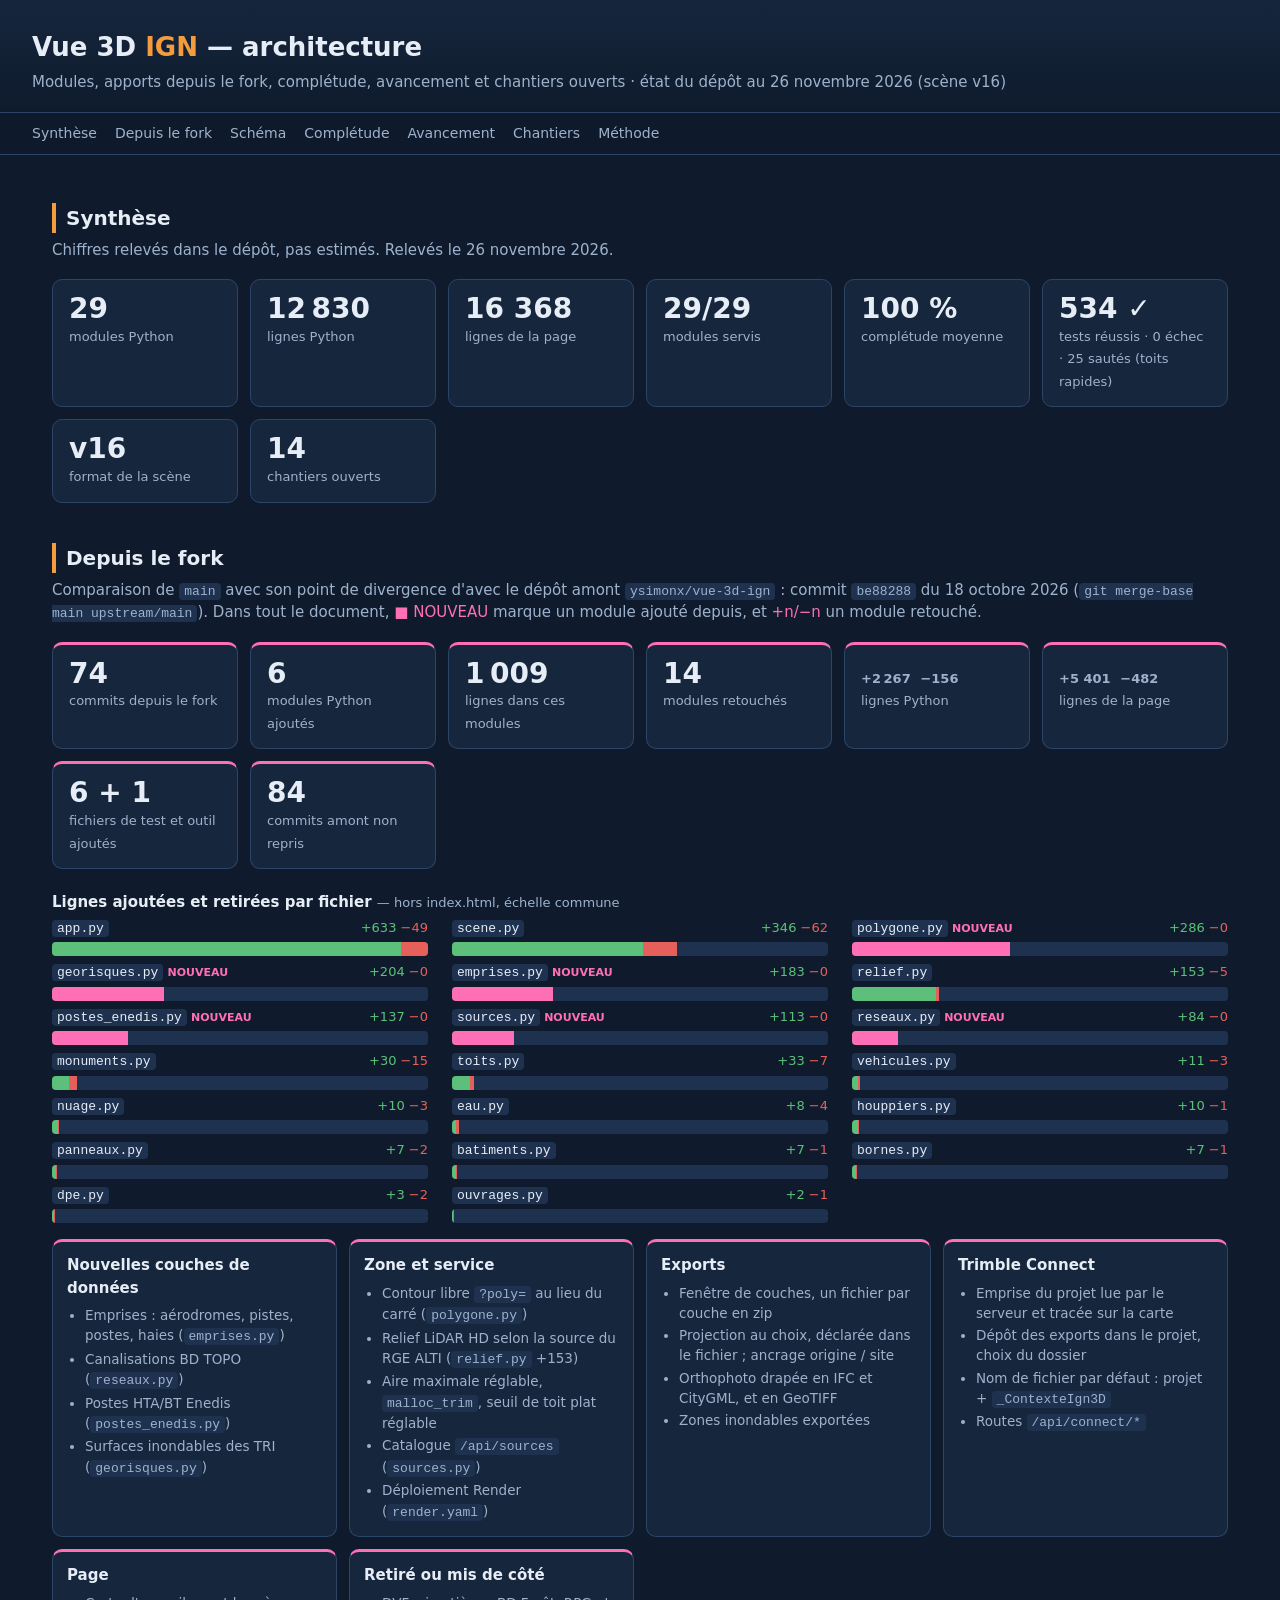
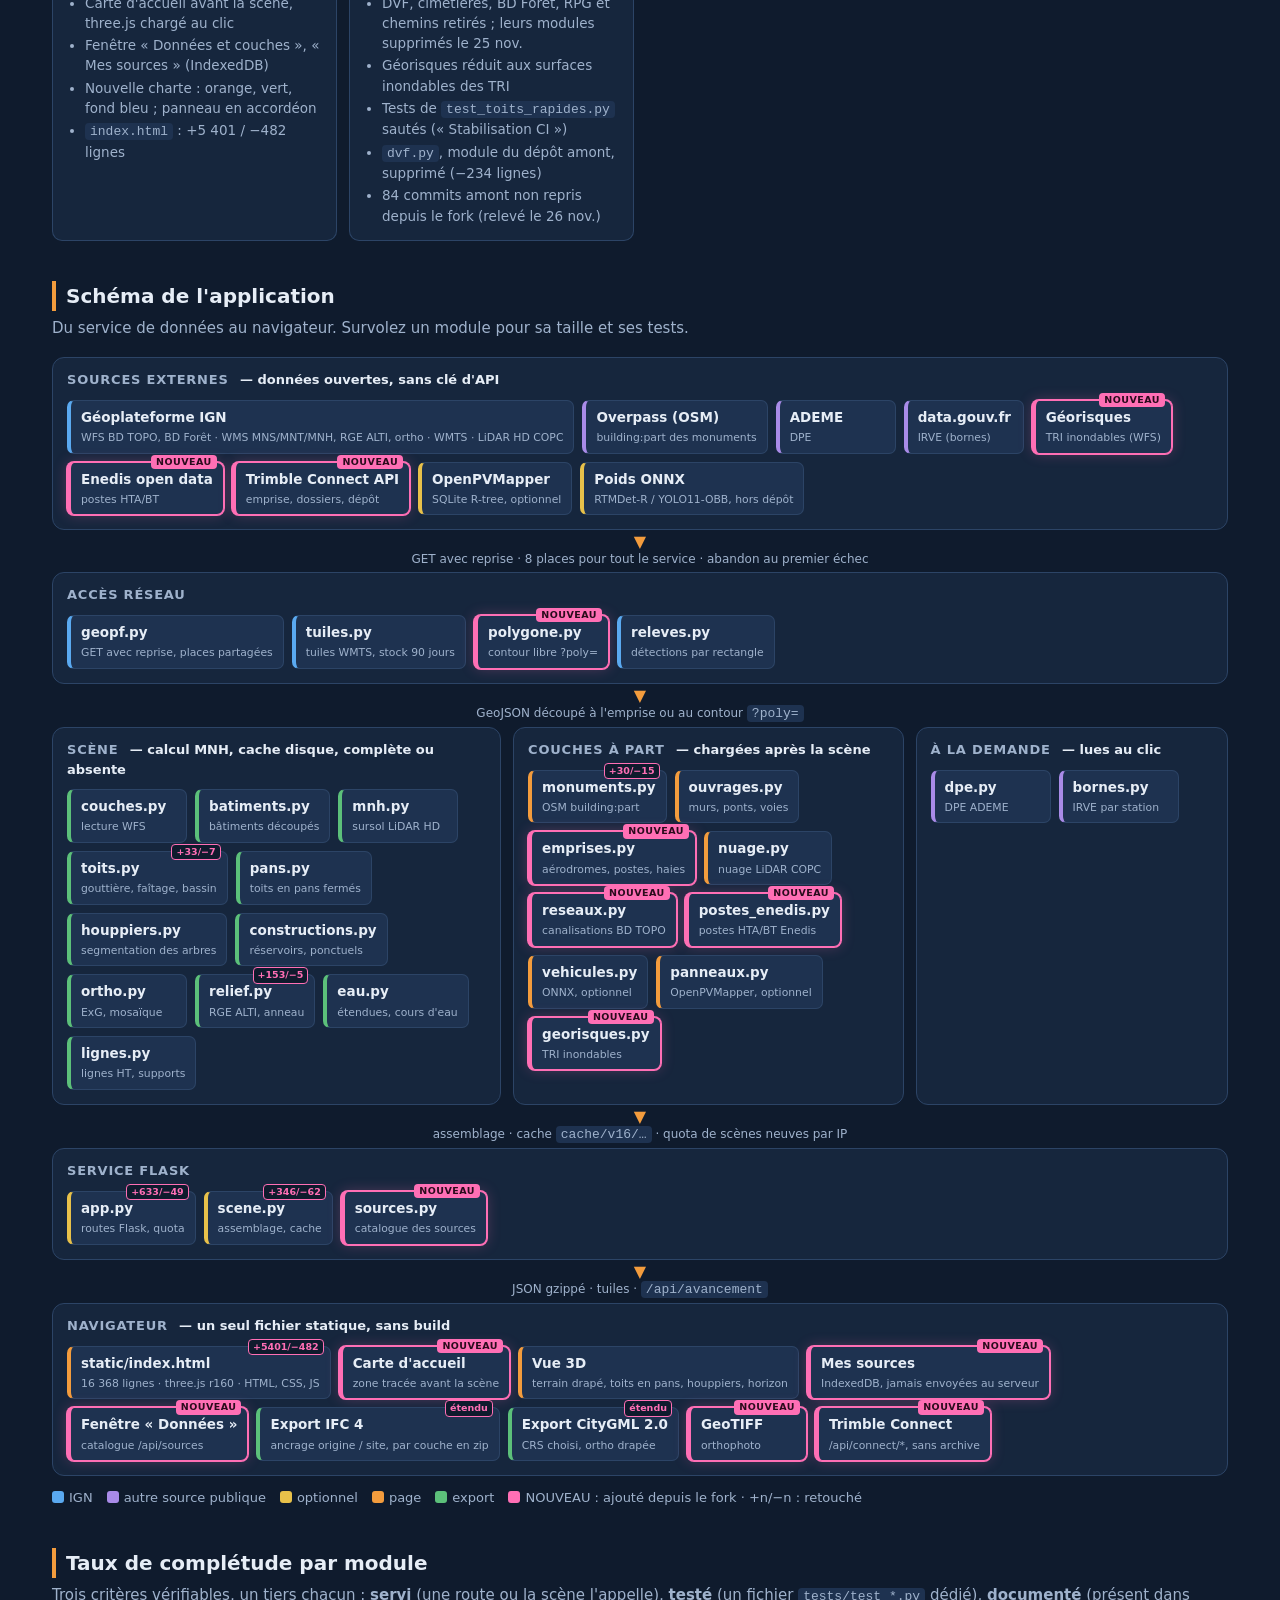
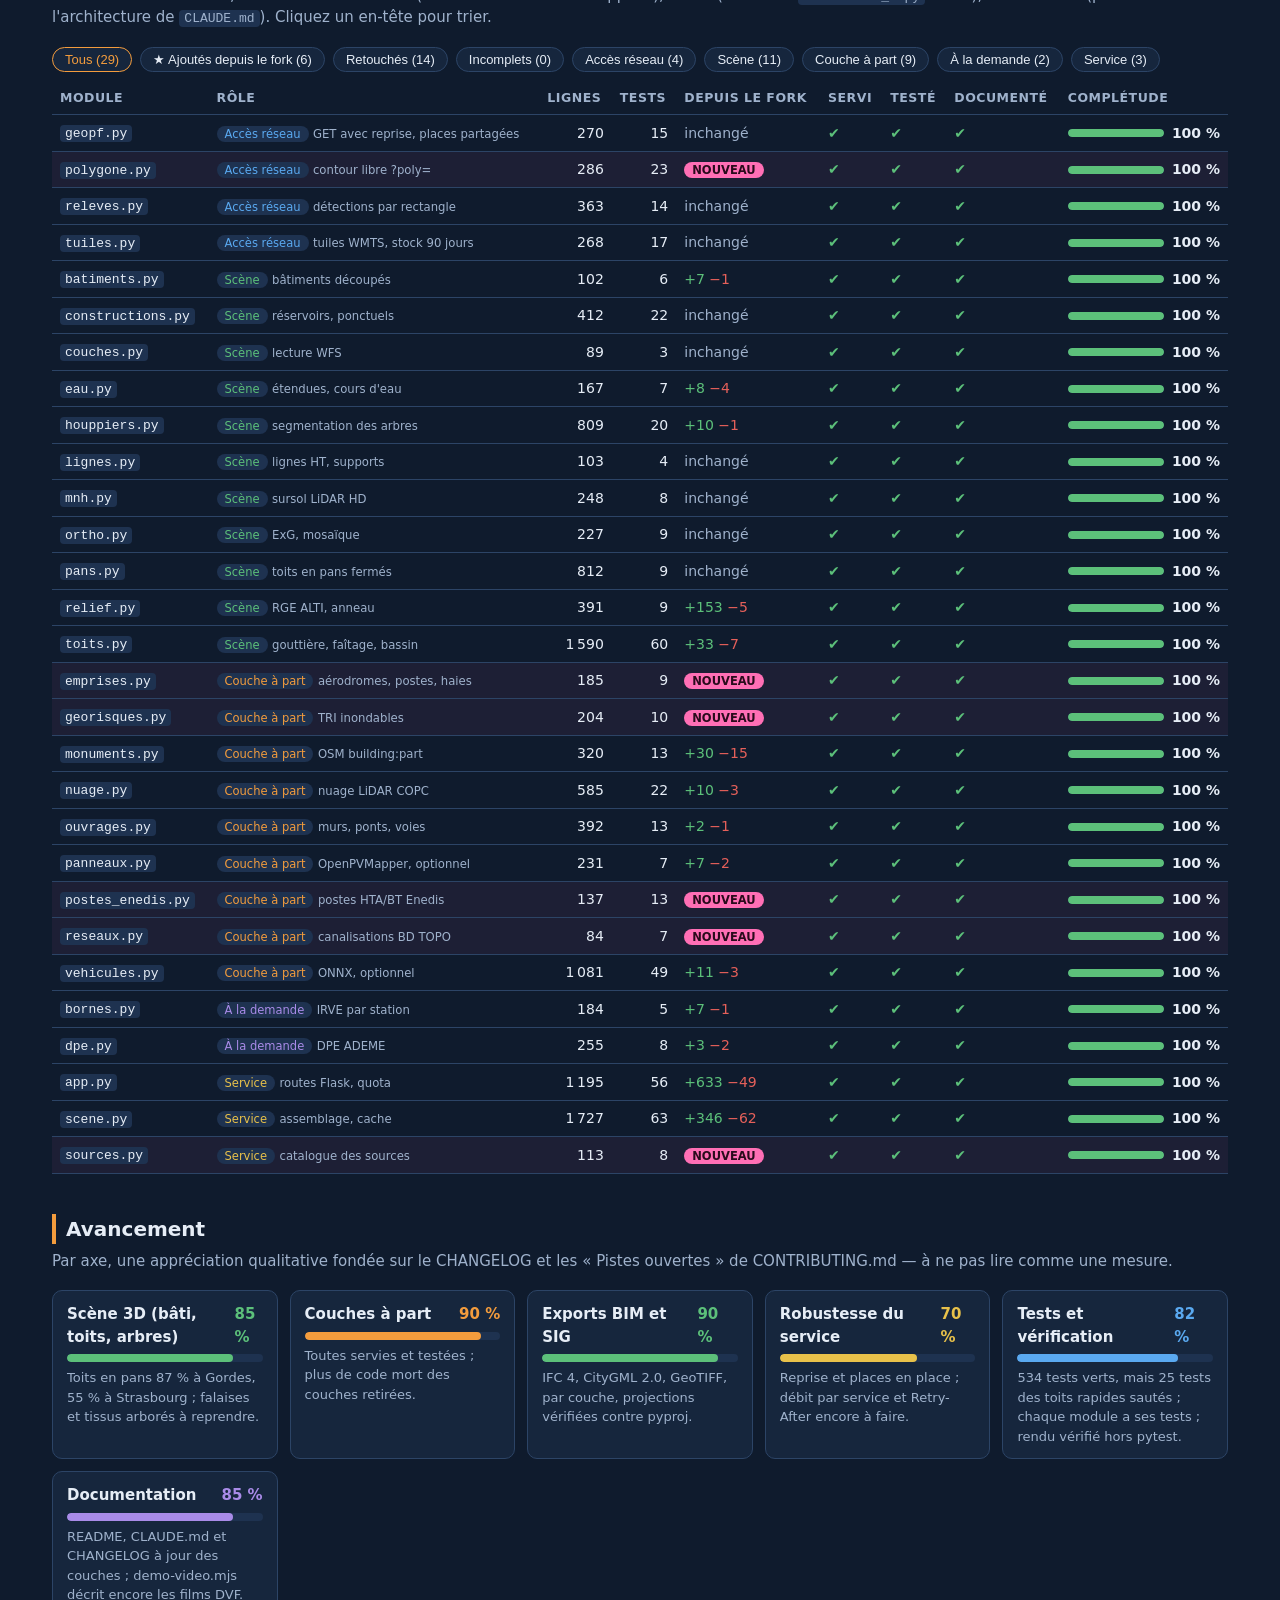
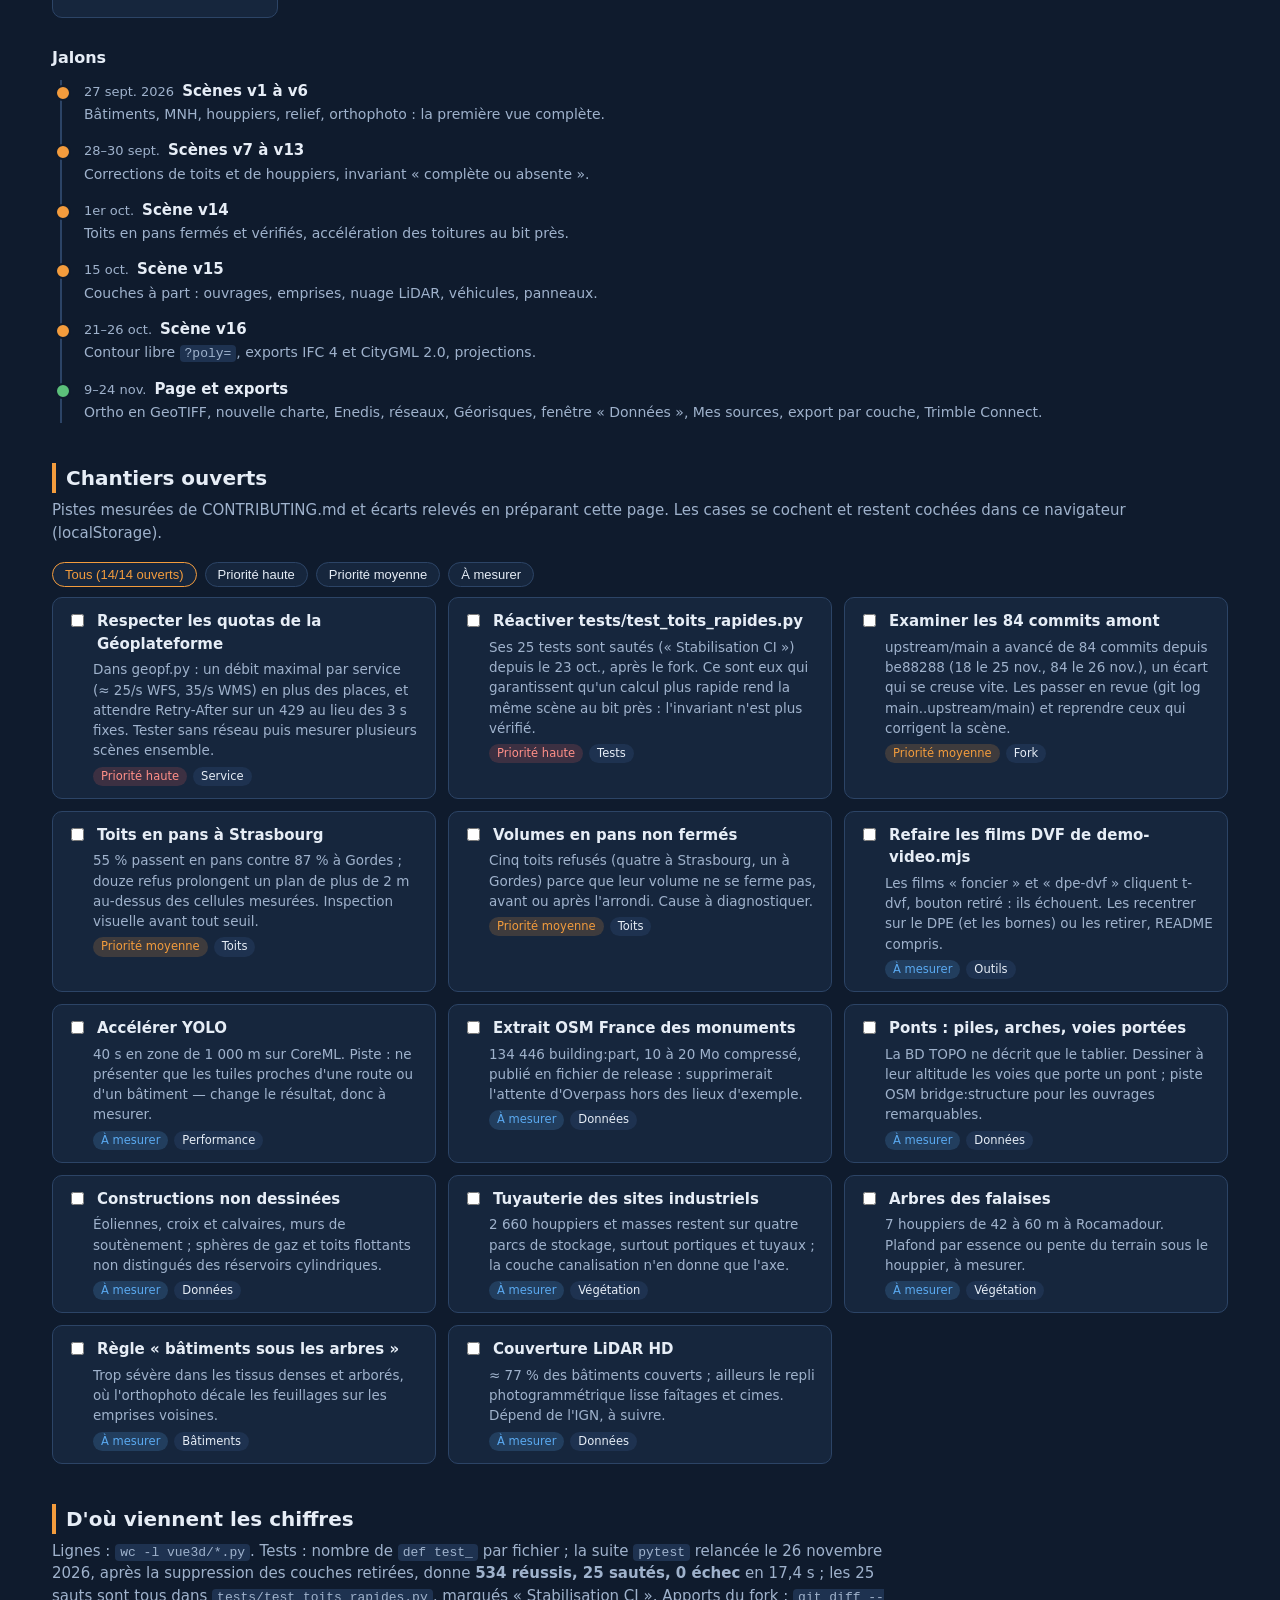
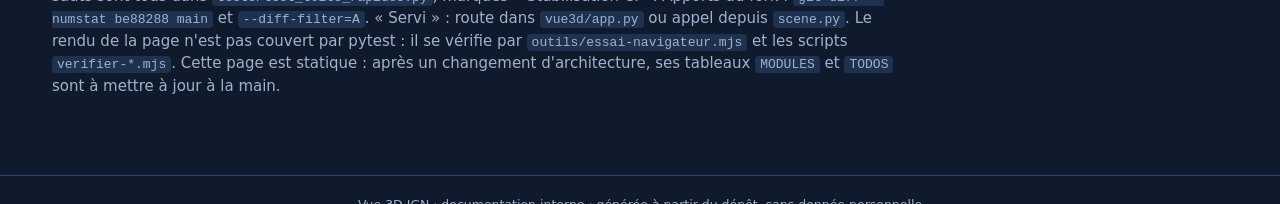
==== commit 1981840f: "docs(architecture): mettre à jour CONTRIBUTING, la page d'architecture et la docstring des emprises " ====
--- a/docs/architecture.html
+++ b/docs/architecture.html
@@ -114,7 +114,7 @@
 <body>
 <header>
   <h1>Vue 3D <span>IGN</span> — architecture</h1>
-  <p>Modules, apports depuis le fork, complétude, avancement et chantiers ouverts · état du dépôt au 25 novembre 2026 (commit <code>43bc599</code>, scène v16)</p>
+  <p>Modules, apports depuis le fork, complétude, avancement et chantiers ouverts · état du dépôt au 26 novembre 2026 (scène v16)</p>
 </header>
 <nav>
   <a href="#synthese">Synthèse</a><a href="#fork">Depuis le fork</a><a href="#schema">Schéma</a><a href="#completude">Complétude</a>
@@ -124,7 +124,7 @@
 
 <!-- ───────────────────────── Synthèse ───────────────────────── -->
 <h2 id="synthese">Synthèse</h2>
-<p class="sous">Chiffres relevés dans le dépôt, pas estimés.</p>
+<p class="sous">Chiffres relevés dans le dépôt, pas estimés. Relevés le 26 novembre 2026.</p>
 <div class="kpis" id="kpis"></div>
 
 <!-- ───────────────────────── Depuis le fork ───────────────────────── -->
@@ -141,7 +141,7 @@
     <li>Canalisations BD TOPO (<code>reseaux.py</code>)</li>
     <li>Postes HTA/BT Enedis (<code>postes_enedis.py</code>)</li>
     <li>Surfaces inondables des TRI (<code>georisques.py</code>)</li>
-    <li>BD Forêt, RPG, chemins : écrits, pas encore servis</li></ul></div>
+</ul></div>
   <div class="apport"><h4>Zone et service</h4><ul>
     <li>Contour libre <code>?poly=</code> au lieu du carré (<code>polygone.py</code>)</li>
     <li>Relief LiDAR HD selon la source du RGE ALTI (<code>relief.py</code> +153)</li>
@@ -164,15 +164,16 @@
     <li>Nouvelle charte : orange, vert, fond bleu ; panneau en accordéon</li>
     <li><code>index.html</code> : +5 401 / −482 lignes</li></ul></div>
   <div class="apport"><h4>Retiré ou mis de côté</h4><ul>
-    <li>Route <code>/api/dvf</code> et couche des cimetières retirées</li>
+    <li>DVF, cimetières, BD Forêt, RPG et chemins retirés ; leurs modules supprimés le 25 nov.</li>
     <li>Géorisques réduit aux surfaces inondables des TRI</li>
     <li>Tests de <code>test_toits_rapides.py</code> sautés (« Stabilisation CI »)</li>
-    <li>18 commits amont non repris depuis le fork</li></ul></div>
+    <li><code>dvf.py</code>, module du dépôt amont, supprimé (−234 lignes)</li>
+    <li>84 commits amont non repris depuis le fork (relevé le 26 nov.)</li></ul></div>
 </div>
 
 <!-- ───────────────────────── Schéma ───────────────────────── -->
 <h2 id="schema">Schéma de l'application</h2>
-<p class="sous">Du service de données au navigateur. Survolez un module pour sa taille et ses tests ; en pointillé, les modules présents mais non servis.</p>
+<p class="sous">Du service de données au navigateur. Survolez un module pour sa taille et ses tests.</p>
 
 <div class="etage">
   <h3>Sources externes <em>— données ouvertes, sans clé d'API</em></h3>
@@ -207,8 +208,6 @@
   <div class="etage">
     <h3>À la demande <em>— lues au clic</em></h3>
     <div class="boites" data-groupe="clic"></div>
-    <h3 style="margin-top:14px">Non servis <em>— modules orphelins</em></h3>
-    <div class="boites" data-groupe="orphelin"></div>
   </div>
 </div>
 <div class="fleche">assemblage · cache <code>cache/v16/…</code> · quota de scènes neuves par IP</div>
@@ -277,7 +276,7 @@
 <h2 id="methode">D'où viennent les chiffres</h2>
 <p class="sous" style="max-width:860px">
   Lignes : <code>wc -l vue3d/*.py</code>. Tests : nombre de <code>def test_</code> par fichier ; la suite
-  <code>pytest</code> lancée le 25 novembre 2026 donne <b>516 réussis, 25 sautés, 0 échec</b> en 18,5 s ; les 25 sauts
+  <code>pytest</code> relancée le 26 novembre 2026, après la suppression des couches retirées, donne <b>534 réussis, 25 sautés, 0 échec</b> en 17,4 s ; les 25 sauts
   sont tous dans <code>tests/test_toits_rapides.py</code>, marqués « Stabilisation CI ». Apports du fork :
   <code>git diff --numstat be88288 main</code> et <code>--diff-filter=A</code>. « Servi » : route dans <code>vue3d/app.py</code> ou appel depuis
   <code>scene.py</code>. Le rendu de la page n'est pas couvert par pytest : il se vérifie par
@@ -288,12 +287,12 @@
 <footer>Vue 3D IGN · documentation interne · générée à partir du dépôt, sans donnée personnelle</footer>
 
 <script>
-// groupe : acces | scene | couche | clic | orphelin | service
+// groupe : acces | scene | couche | clic | service
 // servi / doc : true, false ; tests : nombre de def test_ du fichier dédié (0 = aucun)
 const MODULES = [
   { nom: 'geopf.py',        groupe: 'acces',   lignes: 270,  tests: 15, servi: true,  doc: true,  role: 'GET avec reprise, places partagées' },
   { nom: 'tuiles.py',       groupe: 'acces',   lignes: 268,  tests: 17, servi: true,  doc: true,  role: 'tuiles WMTS, stock 90 jours' },
-  { nom: 'polygone.py',     groupe: 'acces',   lignes: 286,  tests: 23, servi: true,  doc: false, role: 'contour libre ?poly=' },
+  { nom: 'polygone.py',     groupe: 'acces',   lignes: 286,  tests: 23, servi: true,  doc: true,  role: 'contour libre ?poly=' },
   { nom: 'releves.py',      groupe: 'acces',   lignes: 363,  tests: 14, servi: true,  doc: true,  role: 'détections par rectangle' },
 
   { nom: 'couches.py',      groupe: 'scene',   lignes: 89,   tests: 3,  servi: true,  doc: true,  role: 'lecture WFS' },
@@ -312,8 +311,8 @@
   { nom: 'ouvrages.py',     groupe: 'couche',  lignes: 392,  tests: 13, servi: true,  doc: true,  role: 'murs, ponts, voies' },
   { nom: 'emprises.py',     groupe: 'couche',  lignes: 185,  tests: 9,  servi: true,  doc: true,  role: 'aérodromes, postes, haies' },
   { nom: 'nuage.py',        groupe: 'couche',  lignes: 585,  tests: 22, servi: true,  doc: true,  role: 'nuage LiDAR COPC' },
-  { nom: 'reseaux.py',      groupe: 'couche',  lignes: 84,   tests: 0,  servi: true,  doc: false, role: 'canalisations BD TOPO' },
-  { nom: 'postes_enedis.py',groupe: 'couche',  lignes: 126,  tests: 0,  servi: true,  doc: false, role: 'postes HTA/BT Enedis' },
+  { nom: 'reseaux.py',      groupe: 'couche',  lignes: 84,   tests: 7,  servi: true,  doc: true,  role: 'canalisations BD TOPO' },
+  { nom: 'postes_enedis.py',groupe: 'couche',  lignes: 137,  tests: 13, servi: true,  doc: true,  role: 'postes HTA/BT Enedis' },
   { nom: 'vehicules.py',    groupe: 'couche',  lignes: 1081, tests: 49, servi: true,  doc: true,  role: 'ONNX, optionnel' },
   { nom: 'panneaux.py',     groupe: 'couche',  lignes: 231,  tests: 7,  servi: true,  doc: true,  role: 'OpenPVMapper, optionnel' },
   { nom: 'georisques.py',   groupe: 'couche',  lignes: 204,  tests: 10, servi: true,  doc: true,  role: 'TRI inondables' },
@@ -321,28 +320,24 @@
   { nom: 'dpe.py',          groupe: 'clic',    lignes: 255,  tests: 8,  servi: true,  doc: true,  role: 'DPE ADEME' },
   { nom: 'bornes.py',       groupe: 'clic',    lignes: 184,  tests: 5,  servi: true,  doc: true,  role: 'IRVE par station' },
 
-  { nom: 'dvf.py',          groupe: 'orphelin',lignes: 234,  tests: 7,  servi: false, doc: true,  role: 'ventes DVF, route retirée' },
-  { nom: 'foret.py',        groupe: 'orphelin',lignes: 95,   tests: 0,  servi: false, doc: false, role: 'BD Forêt v2 en couche' },
-  { nom: 'rpg.py',          groupe: 'orphelin',lignes: 99,   tests: 0,  servi: false, doc: false, role: 'parcelles RPG' },
-  { nom: 'chemins.py',      groupe: 'orphelin',lignes: 110,  tests: 0,  servi: false, doc: false, role: 'voies piétonnes, cyclables' },
 
   { nom: 'app.py',          groupe: 'service', lignes: 1195, tests: 56, servi: true,  doc: true,  role: 'routes Flask, quota' },
-  { nom: 'scene.py',        groupe: 'service', lignes: 1726, tests: 63, servi: true,  doc: true,  role: 'assemblage, cache' },
-  { nom: 'sources.py',      groupe: 'service', lignes: 113,  tests: 0,  servi: true,  doc: true,  role: 'catalogue des sources' },
+  { nom: 'scene.py',        groupe: 'service', lignes: 1727, tests: 63, servi: true,  doc: true,  role: 'assemblage, cache' },
+  { nom: 'sources.py',      groupe: 'service', lignes: 113,  tests: 8,  servi: true,  doc: true,  role: 'catalogue des sources' },
 ];
 
 // git diff --numstat be88288 main -- vue3d : [lignes ajoutées, lignes retirées].
 // Absent = inchangé depuis le fork. NOUVEAUX = fichiers créés depuis (--diff-filter=A).
 const FORK = {
-  'app.py': [633, 49], 'batiments.py': [7, 1], 'bornes.py': [7, 1], 'chemins.py': [110, 0],
-  'dpe.py': [3, 2], 'eau.py': [8, 4], 'emprises.py': [185, 0], 'foret.py': [95, 0],
+  'app.py': [633, 49], 'batiments.py': [7, 1], 'bornes.py': [7, 1],
+  'dpe.py': [3, 2], 'eau.py': [8, 4], 'emprises.py': [183, 0],
   'georisques.py': [204, 0], 'houppiers.py': [10, 1], 'monuments.py': [30, 15], 'nuage.py': [10, 3],
-  'ouvrages.py': [2, 1], 'panneaux.py': [7, 2], 'polygone.py': [286, 0], 'postes_enedis.py': [126, 0],
-  'relief.py': [153, 5], 'reseaux.py': [84, 0], 'rpg.py': [99, 0], 'scene.py': [345, 62],
+  'ouvrages.py': [2, 1], 'panneaux.py': [7, 2], 'polygone.py': [286, 0], 'postes_enedis.py': [137, 0],
+  'relief.py': [153, 5], 'reseaux.py': [84, 0], 'scene.py': [346, 62],
   'sources.py': [113, 0], 'toits.py': [33, 7], 'vehicules.py': [11, 3],
 };
-const NOUVEAUX = new Set(['chemins.py', 'emprises.py', 'foret.py', 'georisques.py', 'polygone.py',
-                          'postes_enedis.py', 'reseaux.py', 'rpg.py', 'sources.py']);
+const NOUVEAUX = new Set(['emprises.py', 'georisques.py', 'polygone.py', 'postes_enedis.py',
+                          'reseaux.py', 'sources.py']);
 MODULES.forEach(m => {
   m.nouveau = NOUVEAUX.has(m.nom);
   m.fork = FORK[m.nom] || [0, 0];
@@ -352,28 +347,22 @@
 
 const GROUPES = {
   acces: 'Accès réseau', scene: 'Scène', couche: 'Couche à part',
-  clic: 'À la demande', orphelin: 'Non servi', service: 'Service',
+  clic: 'À la demande', service: 'Service',
 };
 const COULEUR_GROUPE = {
   acces: 'var(--bleu)', scene: 'var(--vert)', couche: 'var(--orange)',
-  clic: 'var(--violet)', orphelin: 'var(--rouge)', service: 'var(--jaune)',
+  clic: 'var(--violet)', service: 'var(--jaune)',
 };
 
 const TODOS = [
+  { id: 'demo-video', p: 3, axe: 'Outils', titre: 'Refaire les films DVF de demo-video.mjs',
+    texte: 'Les films « foncier » et « dpe-dvf » cliquent t-dvf, bouton retiré : ils échouent. Les recentrer sur le DPE (et les bornes) ou les retirer, README compris.' },
   { id: 'quota', p: 1, axe: 'Service', titre: 'Respecter les quotas de la Géoplateforme',
     texte: 'Dans geopf.py : un débit maximal par service (≈ 25/s WFS, 35/s WMS) en plus des places, et attendre Retry-After sur un 429 au lieu des 3 s fixes. Tester sans réseau puis mesurer plusieurs scènes ensemble.' },
   { id: 'toits-rapides', p: 1, axe: 'Tests', titre: 'Réactiver tests/test_toits_rapides.py',
     texte: 'Ses 25 tests sont sautés (« Stabilisation CI ») depuis le 23 oct., après le fork. Ce sont eux qui garantissent qu\'un calcul plus rapide rend la même scène au bit près : l\'invariant n\'est plus vérifié.' },
-  { id: 'amont', p: 2, axe: 'Fork', titre: 'Examiner les 18 commits amont',
-    texte: 'upstream/main a avancé de 18 commits depuis be88288. Les passer en revue (git log main..upstream/main) et reprendre ceux qui corrigent la scène.' },
-  { id: 'orphelins', p: 1, axe: 'Cohérence', titre: 'Brancher ou retirer foret.py, rpg.py, chemins.py',
-    texte: 'Leur docstring et celle d\'app.py annoncent /api/foret, /api/rpg, /api/chemins, mais aucune route ni la page ne les appelle. Décider : les servir (avec tests) ou les supprimer.' },
-  { id: 'dvf', p: 2, axe: 'Cohérence', titre: 'Statuer sur dvf.py',
-    texte: 'La route /api/dvf a été retirée (« retirer DVF et cimetières », 21 nov.) mais le module et ses 7 tests restent, et CLAUDE.md liste encore /api/dvf.' },
-  { id: 'tests-couches', p: 2, axe: 'Tests', titre: 'Tester reseaux.py, postes_enedis.py et sources.py',
-    texte: 'Trois modules servis sans fichier de test dédié. postes_enedis lit une API paginée hors Géoplateforme : vérifier la pagination et l\'échec sans réseau.' },
-  { id: 'doc', p: 2, axe: 'Documentation', titre: 'Mettre à jour l\'architecture de CLAUDE.md',
-    texte: 'Absents : reseaux.py, postes_enedis.py, polygone.py, et les routes /api/reseaux, /api/postes_enedis, /api/connect/* (Trimble Connect).' },
+  { id: 'amont', p: 2, axe: 'Fork', titre: 'Examiner les 84 commits amont',
+    texte: 'upstream/main a avancé de 84 commits depuis be88288 (18 le 25 nov., 84 le 26 nov.), un écart qui se creuse vite. Les passer en revue (git log main..upstream/main) et reprendre ceux qui corrigent la scène.' },
   { id: 'strasbourg', p: 2, axe: 'Toits', titre: 'Toits en pans à Strasbourg',
     texte: '55 % passent en pans contre 87 % à Gordes ; douze refus prolongent un plan de plus de 2 m au-dessus des cellules mesurées. Inspection visuelle avant tout seuil.' },
   { id: 'fermes', p: 2, axe: 'Toits', titre: 'Volumes en pans non fermés',
@@ -398,11 +387,11 @@
 
 const AXES = [
   { nom: 'Scène 3D (bâti, toits, arbres)', pct: 85, coul: 'var(--vert)',  note: 'Toits en pans 87 % à Gordes, 55 % à Strasbourg ; falaises et tissus arborés à reprendre.' },
-  { nom: 'Couches à part',                 pct: 80, coul: 'var(--orange)',note: '11 couches servies ; 3 modules écrits mais non branchés (forêt, RPG, chemins).' },
+  { nom: 'Couches à part',                 pct: 90, coul: 'var(--orange)',note: 'Toutes servies et testées ; plus de code mort des couches retirées.' },
   { nom: 'Exports BIM et SIG',             pct: 90, coul: 'var(--vert)',  note: 'IFC 4, CityGML 2.0, GeoTIFF, par couche, projections vérifiées contre pyproj.' },
   { nom: 'Robustesse du service',          pct: 70, coul: 'var(--jaune)', note: 'Reprise et places en place ; débit par service et Retry-After encore à faire.' },
-  { nom: 'Tests et vérification',          pct: 82, coul: 'var(--bleu)',  note: '516 tests verts, mais 25 tests des toits rapides sautés ; 6 modules sans test dédié ; rendu vérifié hors pytest.' },
-  { nom: 'Documentation',                  pct: 78, coul: 'var(--violet)',note: 'README, CONTRIBUTING, CHANGELOG riches ; CLAUDE.md en retard sur novembre.' },
+  { nom: 'Tests et vérification',          pct: 82, coul: 'var(--bleu)',  note: '534 tests verts, mais 25 tests des toits rapides sautés ; chaque module a ses tests ; rendu vérifié hors pytest.' },
+  { nom: 'Documentation',                  pct: 85, coul: 'var(--violet)',note: 'README, CLAUDE.md et CHANGELOG à jour des couches ; demo-video.mjs décrit encore les films DVF.' },
 ];
 
 const score = m => Math.round(100 * ((m.servi ? 1 : 0) + (m.tests > 0 ? 1 : 0) + (m.doc ? 1 : 0)) / 3);
@@ -423,7 +412,7 @@
     ['16 368', 'lignes de la page'],
     [`${servis}/${MODULES.length}`, 'modules servis'],
     [`${moyen} %`, 'complétude moyenne'],
-    ['516 ✓', 'tests réussis · 0 échec · 25 sautés (toits rapides)'],
+    ['534 ✓', 'tests réussis · 0 échec · 25 sautés (toits rapides)'],
     ['v16', 'format de la scène'],
     [ouverts, 'chantiers ouverts'],
   ];
@@ -445,8 +434,8 @@
     [`${retouches.length}`, 'modules retouchés'],
     [`<span class="fork-plus">+${fmt(plus)}</span> <span class="fork-moins">−${fmt(moins)}</span>`, 'lignes Python'],
     ['<span class="fork-plus">+5 401</span> <span class="fork-moins">−482</span>', 'lignes de la page'],
-    ['3 + 1', 'fichiers de test et outil ajoutés'],
-    ['18', 'commits amont non repris'],
+    ['6 + 1', 'fichiers de test et outil ajoutés'],
+    ['84', 'commits amont non repris'],
   ];
   const zone = document.getElementById('kpis-fork');
   kpis.forEach(([v, l]) => {
